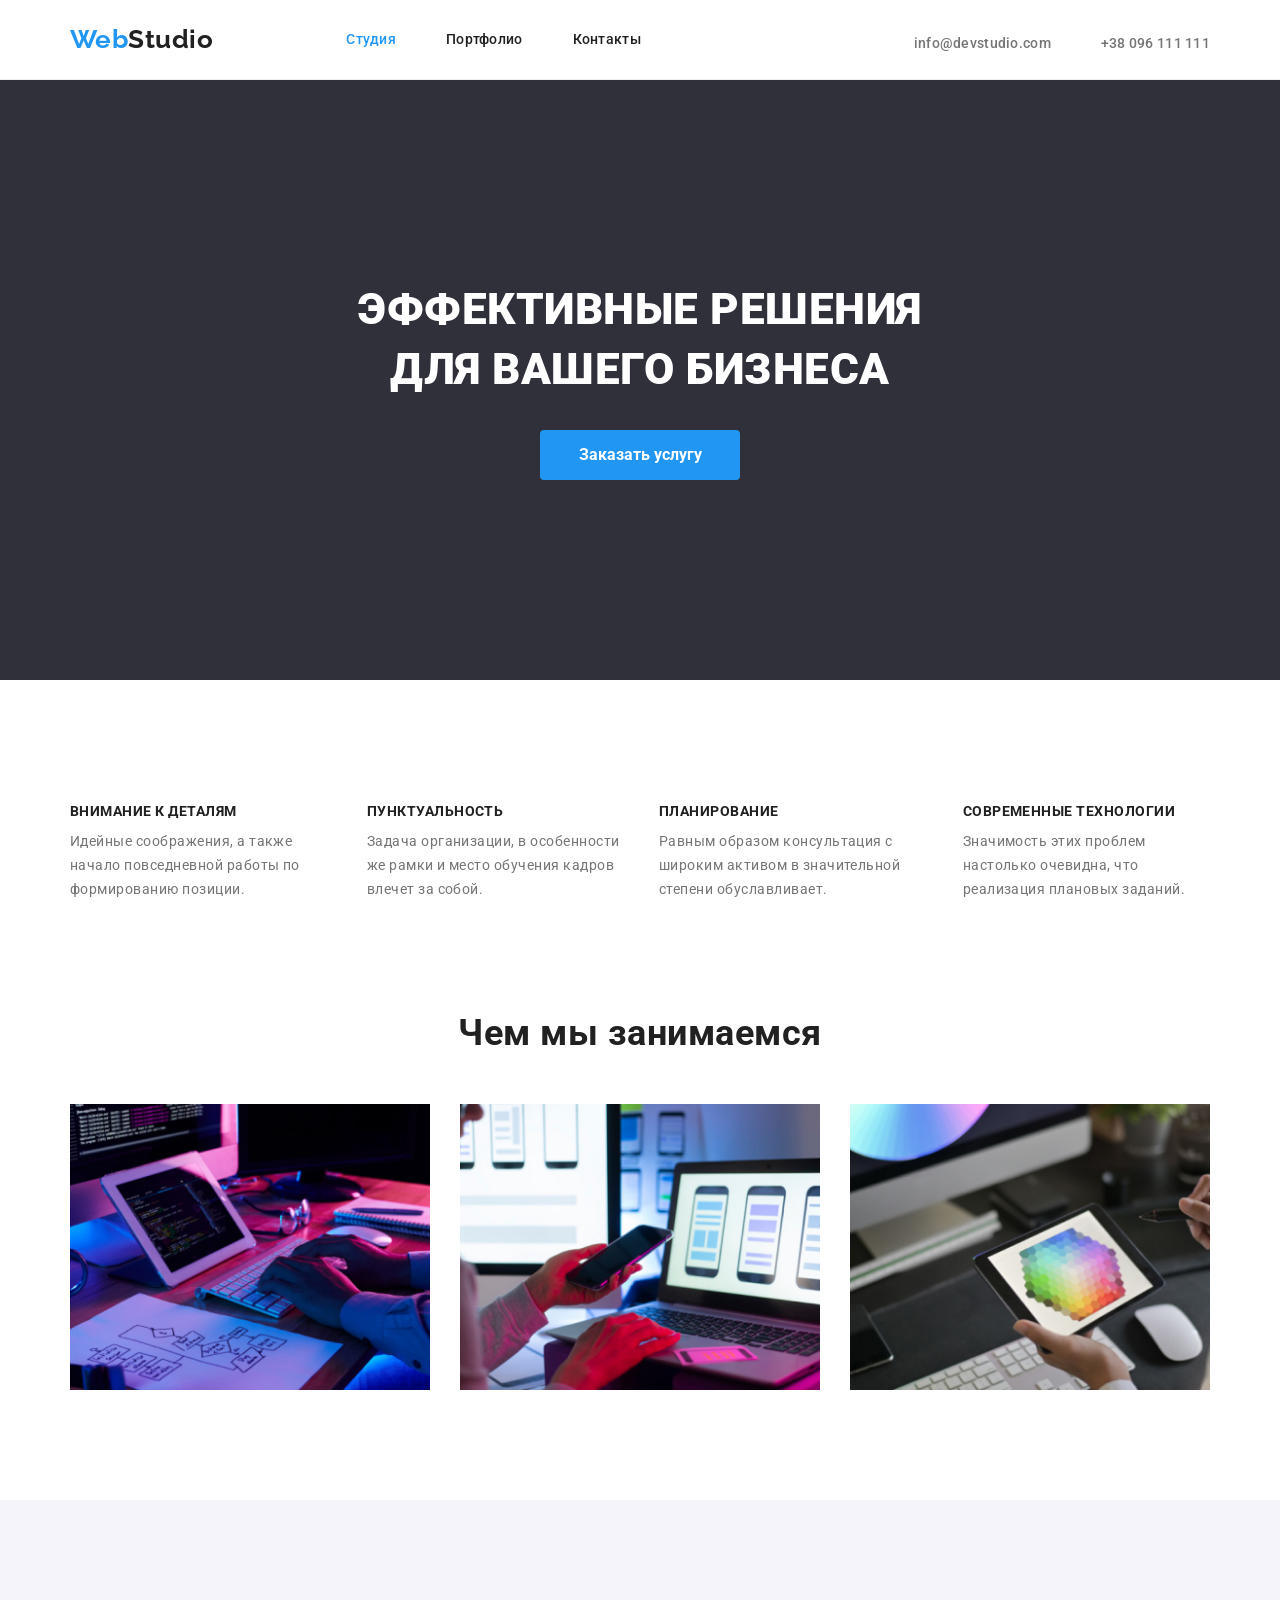
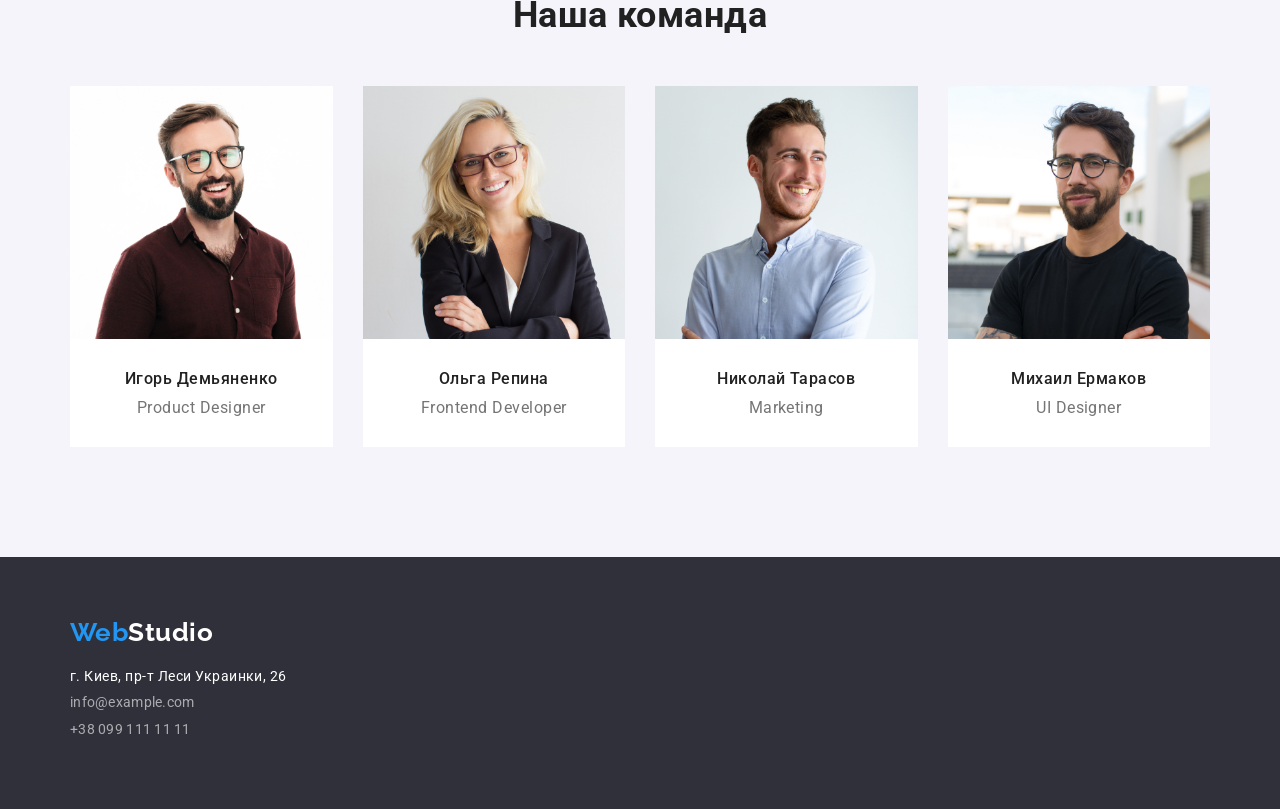
==== index.html @ df10c8d7 "added files from previous work" ====
<!DOCTYPE html>
<html lang="ru">
<head>
    <meta charset="UTF-8">
    <meta http-equiv="X-UA-Compatible" content="IE=edge">
    <meta name="viewport" content="width=device-width, initial-scale=1.0">
    <title>Web Studio (Version 2.1)</title>
    <link rel="preconnect" href="https://fonts.gstatic.com">
    <link href="https://fonts.googleapis.com/css2?family=Raleway:wght@700&family=Roboto:wght@400;500;700;900&display=swap"
        rel="stylesheet">
    <link rel="stylesheet" href="https://cdnjs.cloudflare.com/ajax/libs/modern-normalize/1.1.0/modern-normalize.min.css">    
    <link rel="stylesheet" href="./css/styles.css">
</head> 
<body>
    <header class="page-header">
        <!-- Logo is text -->
        <nav class="container main-nav">
            <a href="index.html" class="logo">Web<span class="logo-part">Studio</span></a>
            <ul class="site-nav list">
                <li class="item"><a href="./index.html" class="link current">Студия</a></li>
                <li class="item"><a href="./portfolio.html" class="link">Портфолио</a></li>
                <li class="item"><a href="" class="link">Контакты</a></li>
            </ul>
    
            <ul class="contacts-nav list">
                <li class="item"><a href="mail:info@devstudio.com">info@devstudio.com</a></li>
                <li class="item"><a href="tel:+38096111111">+38 096 111 111</a></li>
            </ul>
        </nav>
    </header>

    
    <div class="hero">
        <h1 class="hero-title"><span> Эффективные решения</span><span> для вашего бизнеса</span></h1>
        <button class="button primary">Заказать услугу</button>
    </div>
    
<!-- features -->
    
    <div class="features">   
        <ul class="container list">
            <li class="item"><h3 class="features-title">Внимание к деталям</h3>
                <p class="features-text">Идейные соображения, а также начало повседневной работы по формированию позиции.</p>
            </li>
            <li class="item"><h3 class="features-title">Пунктуальность</h3>
                <p class="features-text">Задача организации, в особенности же рамки и место обучения кадров влечет за собой.</p>
            </li>
            <li class="item"><h3 class="features-title">Планирование</h3>
                <p class="features-text">Равным образом консультация с широким активом в значительной степени обуславливает.</p>
            </li>
            <li class="item"><h3 class="features-title">Современные технологии</h3> 
                <p class="features-text">Значимость этих проблем настолько очевидна, что реализация плановых заданий.</p>
            </li>
        </ul>
    </div>
   

<!-- our work -->
    <section class="section">
    <div class="work">
        <h2 class="section-title">Чем мы занимаемся</h2>
        <ul class="container list">
            <li class="item"><img src="./images/img-1.jpg" alt="img-1" width="370" /></li>
            <li class="item"><img src="./images/img-2.jpg" alt="img-2" width="370" /></li>
            <li class="item"><img src="./images/img-3.jpg" alt="img-3" width="370" /></li>
        </ul>
    </div>
    </section>

<!-- our team -->
    <section class="section">
    <div class="team">
        <h2 class="section-title">Наша команда</h2>
        <ul class="container list">
            <li class="item">
                <article class="card">
                    <div class="card-thumb">
                        <img src="./employees/employee1.jpg" alt="employee1" width="270" />
                    </div>
                    <div class="card-content">
                        <h3 class="employee-name">Игорь Демьяненко</h3>
                        <p class="employee-position">Product Designer</p>
                    </div>
                </article>
            </li>
            <li class="item">
                <article class="card">
                    <div class="card-thumb">
                        <img src="./employees/employee2.jpg" alt="employee2" width="270" />
                    </div>
                    <div class="card-content">
                        <h3 class="employee-name">Ольга Репина</h3>
                        <p class="employee-position">Frontend Developer</p>
                    </div>
                </article>
            </li>
            <li class="item">
                <article class="card">
                    <div class="card-thumb">
                        <img src="./employees/employee3.jpg" alt="employee3" width="270" />
                    </div>
                    <div class="card-content">
                        <h3 class="employee-name">Николай Тарасов</h3>
                        <p class="employee-position">Marketing</p>
                    </div>
                </article>
            </li>
            <li class="item">
                <article class="card">
                    <div class="card-thumb">
                        <img src="./employees/employee4.jpg" alt="employee4" width="270" />
                    </div>
                    <div class="card-content">
                        <h3 class="employee-name">Михаил Ермаков</h3>
                        <p class="employee-position">UI Designer</p>
                    </div>
                </article>
            </li>
       </ul>    
    </div>
    </section>
    
    <footer class="page-footer">
        <div class="container">
            <a href="index.html" class="logo">Web<span class="footer-logo-part">Studio</span></a>
            <!-- <address >  -->
            <p class="address">г. Киев, пр-т Леси Украинки, 26</p>
            <ul class="footer-nav list">
                <li class="item"><a href="mail:info@example.com">info@example.com</a></li>
                <li class="item"><a href="tel:+380991111111">+38 099 111 11 11</a></li>
            </ul>
            <!-- </address> -->
        </div>
    </footer>
    
</body>
</html>
---- css/styles.css ----
/* primary text color #757575 */
/* secondary text color #212121 */
/* text color contacts footer rgba(255, 255, 255, 0.6) */
/* accent text color #2196F3 */
/* white color #FFFFFF */
/* main background color #FFFFFF */
/* secondary background color #F5F4FA */
/* footer bbackgroung color #2F303A */

:root {
  --primary-text-color: #757575;
  --secondary-text-color: #212121;
  --accent-color: #2196f3;
  --primary-white-color: #ffffff;
  --secondary-bg-color: #f5f4fa;
  --footer-contacts-color: rgba(255, 255, 255, 0.6);
  --footer-bg-color: #2f303a;
  --card-border-color: #eeeeee;
  --header-border-color: #ececec;
}

body {
  font-family: Roboto, sans-serif;
  background-color: #ffffff;
  letter-spacing: 0.03em;
}

.container {
  width: 1170px;
  margin-left: auto;
  margin-right: auto;
  padding-left: 15px;
  padding-right: 15px;
}

.section {
  margin-top: 0px;
  margin-bottom: 0px;
  /* padding-top: 94px;
  padding-bottom: 94px; */
}

.section-title {
  color: var(--secondary-text-color);
  font-weight: 700;
  font-size: 36px;
  line-height: 1.17;
  text-align: center;
  margin-top: 0px;
  margin-bottom: 50px;
  padding-top: 94px;
}
.section-list.list {
  margin-top: 0px;
  margin-bottom: 0px;
}
.list {
  list-style: none;
}

img {
  display: block;
  max-width: 100%;
  height: auto;
}

/* page header */
.page-header {
  height: 80px;
  border-bottom: 1px solid var(--header-border-color);
}
.main-nav {
  display: flex;
  align-items: center;
  justify-content: flex-start;
  height: 80px;
  margin-right: auto;
  margin-left: auto;
  /* border-bottom: 1px solid var(--header-border-color); */
  padding-top: 24px;
  padding-bottom: 25px;
}
.logo {
  color: var(--accent-color);
  font-family: Raleway, sans-serif;
  font-weight: 700;
  font-size: 26px;
  line-height: 1.19;
  text-decoration: none;
}
.logo-part {
  color: var(--secondary-text-color);
}
.footer-logo-part {
  color: var(--primary-white-color);
}

/* site nav */
.site-nav {
  display: flex;
  margin-left: 93px;
}
.site-nav .item + .item {
  margin-left: 50px;
}
.site-nav .link {
  padding-top: 32px;
  padding-bottom: 32px;
  display: block;

  color: var(--secondary-text-color);
  font-weight: 500;
  font-size: 14px;
  line-height: 1.14;
  letter-spacing: 0.02em;
}
.site-nav a:hover,
.site-nav a:focus {
  color: var(--accent-color);
}
.site-nav .link.current {
  color: var(--accent-color);
}

/* .contacts-nav */
.contacts-nav {
  display: flex;
  margin-left: auto;
}
.contacts-nav .item + .item {
  margin-left: 50px;
}
.contacts-nav a {
  padding-top: 32px;
  padding-bottom: 23px;
  display: block;

  color: var(--primary-text-color);
  font-weight: 500;
  font-size: 14px;
  line-height: 1.14;
  letter-spacing: 0.02em;
  text-decoration: none;
}
.contacts-nav a:hover,
.contacts-nav a:focus {
  color: var(--accent-color);
}

/* hero */
.hero {
  display: block;
  background-color: var(--footer-bg-color);
  text-align: center;
  justify-content: center;
  height: 600px;
  margin-bottom: 30px;
}
.hero-title {
  display: flex;
  flex-direction: column;
  margin-top: 0px;
  margin-bottom: 30px;
  color: var(--primary-white-color);
  font-weight: 900;
  font-size: 44px;
  line-height: 1.36;
  letter-spacing: 0.06;
  text-transform: uppercase;
  padding-top: 200px;
  margin-bottom: 30px;
}
/* features */
.features > .container {
  display: flex;
  padding-top: 94px;
}
.features > .container > .item {
  width: calc((100%-90px) / 4);
  padding: 0px;
  margin-right: 30px;
}
.features > .container > .item:nth-child(4n) {
  margin-right: 0px;
}

.features-title {
  color: var(--secondary-text-color);
  font-weight: 700;
  font-size: 14px;
  line-height: 1.14;
  text-transform: uppercase;
  margin-top: 0px;
  margin-bottom: 10px;
}
.features-text {
  color: var(--primary-text-color);
  font-size: 14px;
  font-weight: 400;
  line-height: 1.71;
  margin-top: 0px;
  margin-bottom: 0px;
}
/* our work */
.work > .container {
  display: flex;
  padding-bottom: 94px;
}
.work > .container > .item {
  width: calc((100%-60px) / 3);
  padding: 0px;
  margin-right: 30px;
}
.work > .container > .item:nth-child(3n) {
  margin-right: 0px;
}
/* our team */
.section > .team {
  background-color: var(--secondary-bg-color);
  padding-bottom: 94px;
}
.team > .container {
  display: flex;
}
.team > .container > .item {
  width: calc((100%-90px) / 4);
  padding: 0px;
  margin-right: 30px;
  background-color: var(--primary-white-color);
}
.team > .container > .item:nth-child(4n) {
  margin-right: 0px;
}
/* .team > .container > .item > .card-content {
  padding-top: 30px;
  padding-bottom: 30px;
} */
.employee-name {
  color: var(--secondary-text-color);
  font-weight: 500;
  font-size: 16px;
  line-height: 1.19;
  margin-top: 30px;
  margin-bottom: 10px;
  text-align: center;
}
.employee-position {
  color: var(--primary-text-color);
  font-weight: 400;
  font-size: 16px;
  line-height: 1.19;
  margin-top: 0px;
  margin-bottom: 30px;
  text-align: center;
}

/* portfolio products */
.btn-nav {
  display: flex;
  justify-content: center;
  padding-top: 94px;
  /* padding-bottom: 34px; */
  margin-bottom: 50px;
}
.btn-nav .btn-link + .btn-link {
  margin-left: 8px;
}

.card-set > .container {
  display: flex;
  flex-wrap: wrap;
  margin-top: 0px;
  margin-bottom: 0px;
  padding-bottom: 94px;
}

.card-set > .container > .item {
  width: calc((100% - 60px) / 3);
  margin-right: 30px;
  margin-bottom: 30px;
}
.card-set > .container > .item:nth-child(3n) {
  margin-right: 0px;
}

.card-set > .container > .item:nth-last-child(-n + 3) {
  margin-bottom: 0px;
}

.card-set > .container > .item > .card > .card-content {
  border-left: 1px solid var(--card-border-color);
  border-right: 1px solid var(--card-border-color);
  border-bottom: 1px solid var(--card-border-color);
  margin-top: 0px;
  margin-bottom: 20px;
}

.item .title {
  color: var(--secondary-text-color);
  font-weight: 700;
  font-size: 18px;
  line-height: 2;
  /* margin-top: 0px; */
  margin: 20px 24px 4px 24px;
}
.item-type {
  color: var(--primary-text-color);
  font-weight: 400;
  font-size: 16px;
  line-height: 1.9;
  margin: 0px 24px 20px 24px;
}

/* button */
.button {
  font-family: inherit;
  color: var(--secondary-text-color);
  background-color: var(--secondary-bg-color);
  border: 0px;
  cursor: pointer;
  font-weight: 700;
  font-size: 16px;
  line-height: 1.63;
  letter-spacing: 0.03;
  margin-bottom: 94px;
}
.button.primary {
  color: var(--primary-white-color);
  background-color: var(--accent-color);
  border-radius: 4px;
  padding: 10px 32px;
  width: 200px;
  height: 50px;
  margin-bottom: 200px;
}
.button.primary:hover,
.button.primary:focus {
  color: var(--secondary-text-color);
  background-color: var(--secondary-bg-color);
}
.link {
  text-decoration: none;
}

.link.list {
  color: var(--primary-white-color);
  background-color: var(--accent-color);
}
.btn-link {
  display: inline-block;
  padding: 6px 22px;
  font-size: 16px;
  font-weight: 500;
  color: var(--secondary-text-color);
  background-color: var(--secondary-bg-color);
  text-decoration: none;
  cursor: pointer;
  border-radius: 4px;
}
.btn-link:hover,
.btn-link:focus {
  color: var(--primary-white-color);
  background-color: var(--accent-color);
}

/* footer */
.page-footer {
  background-color: var(--footer-bg-color);
  height: 252px;
  padding: 60px 0px;
  margin-left: 0px;
}
.address {
  color: var(--primary-white-color);
  font-size: 14px;
  text-decoration: none;
  font-style: normal;
  margin-top: 20px;
  margin-bottom: 9px;
}
.footer-nav {
  display: flex;
  flex-direction: column;
  padding-left: 0px;
  margin-top: 0px;
  margin-bottom: 0px;
  padding-bottom: 0px;
}
.footer-nav .item + .item {
  margin-top: 9px;
}
.footer-nav a {
  color: var(--footer-contacts-color);
  font-weight: 400;
  font-size: 14px;
  line-height: 1.14;
  letter-spacing: 0.02em;
  text-decoration: none;
}
.footer-nav a:hover,
.footer-nav a:focus {
  color: var(--accent-color);
}
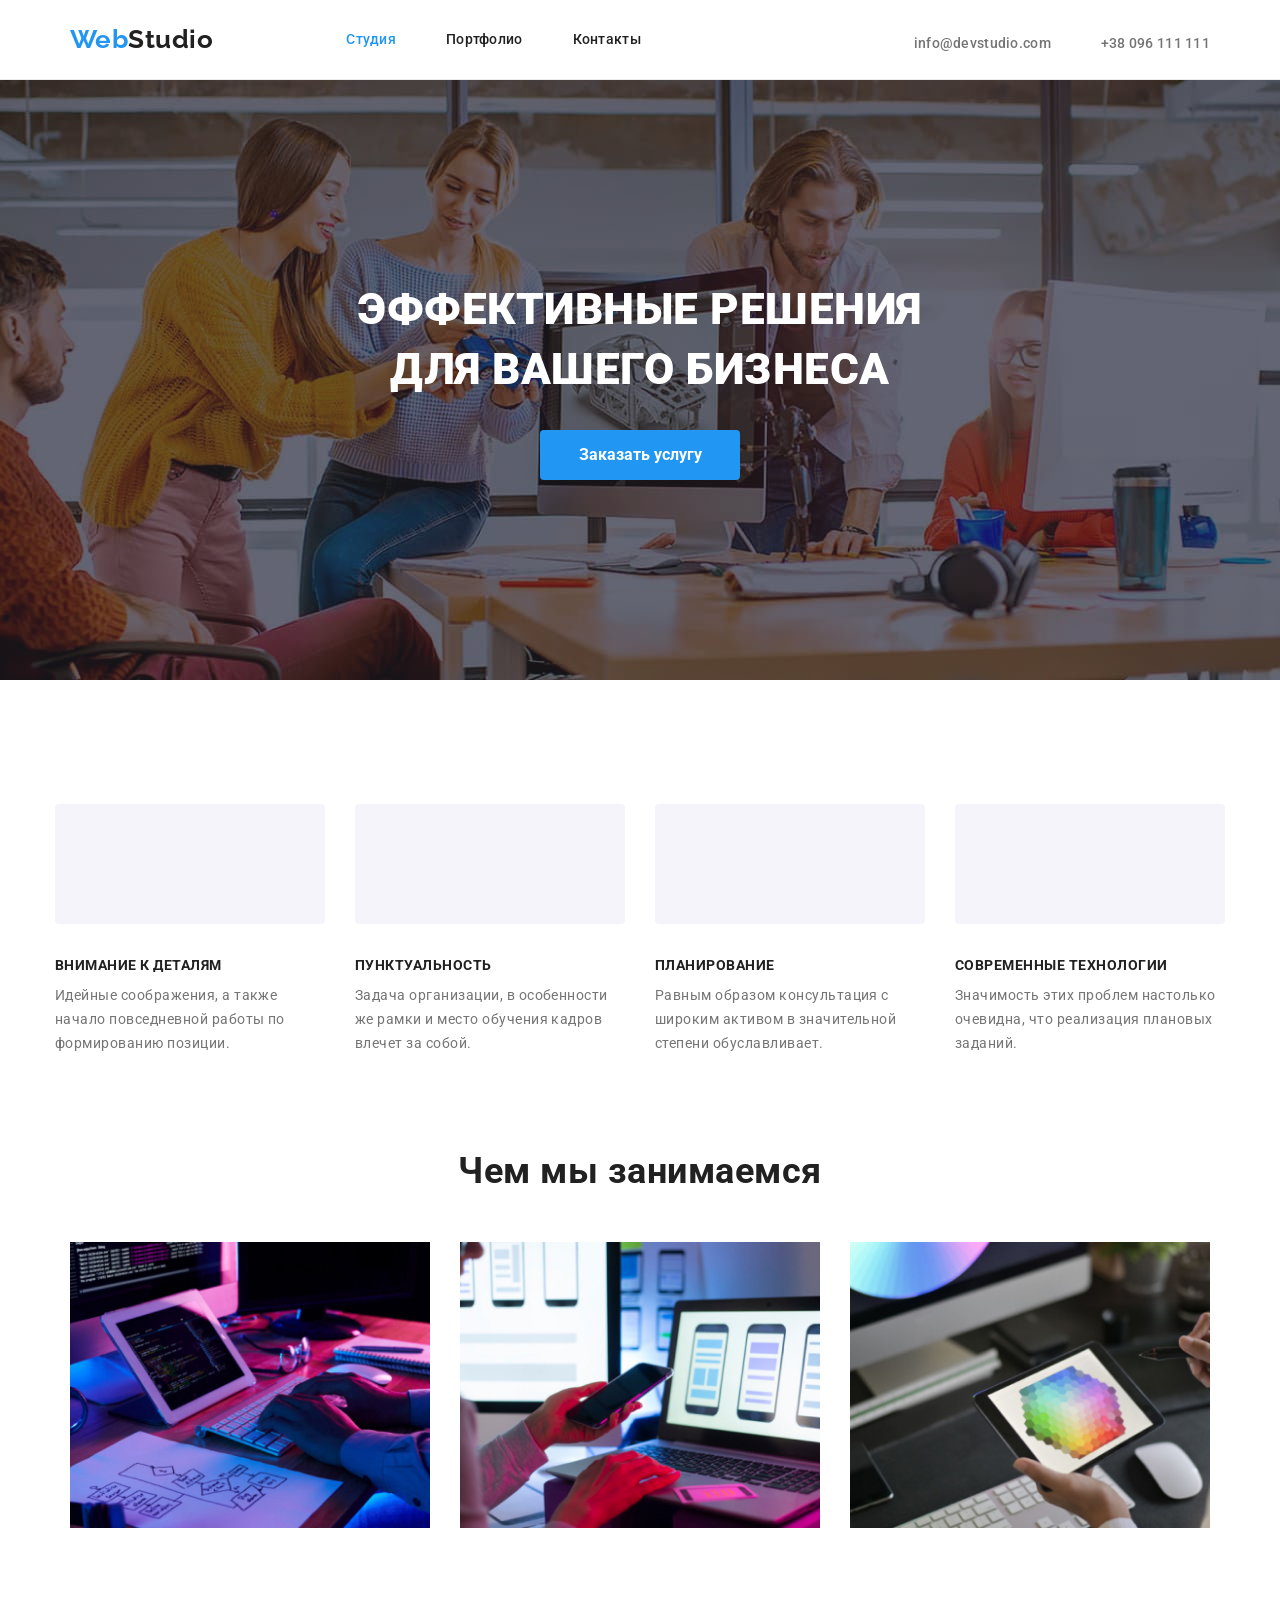
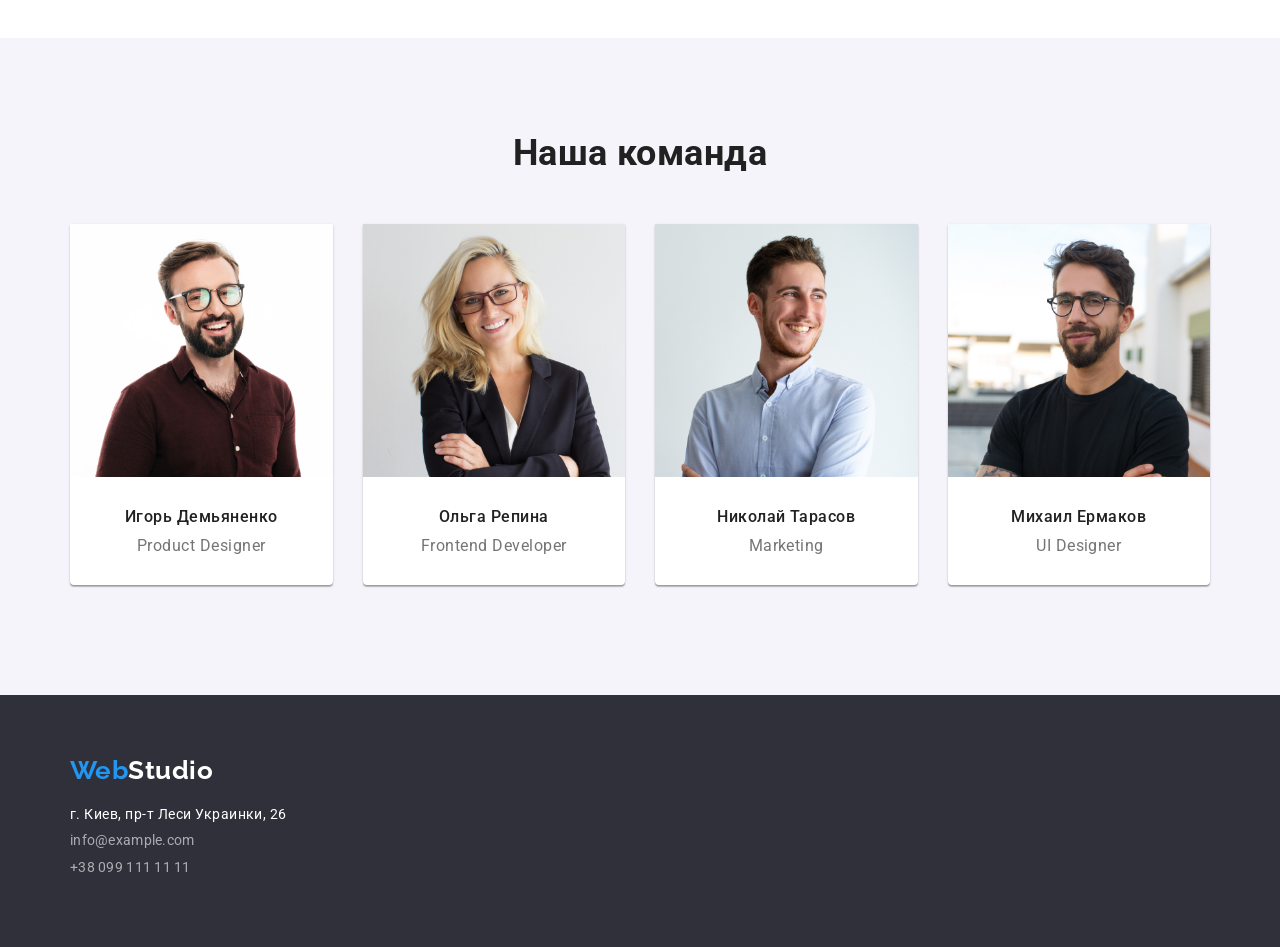
==== commit 352ea80f: "added features icons (via bg)" ====
--- a/index.html
+++ b/index.html
@@ -35,26 +35,22 @@
         <button class="button primary">Заказать услугу</button>
     </div>
     
-<!-- features -->
-    
-    <div class="features">   
-        <ul class="container list">
-            <li class="item"><h3 class="features-title">Внимание к деталям</h3>
-                <p class="features-text">Идейные соображения, а также начало повседневной работы по формированию позиции.</p>
-            </li>
-            <li class="item"><h3 class="features-title">Пунктуальность</h3>
-                <p class="features-text">Задача организации, в особенности же рамки и место обучения кадров влечет за собой.</p>
-            </li>
-            <li class="item"><h3 class="features-title">Планирование</h3>
-                <p class="features-text">Равным образом консультация с широким активом в значительной степени обуславливает.</p>
-            </li>
-            <li class="item"><h3 class="features-title">Современные технологии</h3> 
-                <p class="features-text">Значимость этих проблем настолько очевидна, что реализация плановых заданий.</p>
-            </li>
-        </ul>
-    </div>
-   
-
+<!-- features -->    
+    <ul class="features list">
+        <li class="item icon-antenna"><h3 class="features-title">Внимание к деталям</h3>
+            <p class="features-text">Идейные соображения, а также начало повседневной работы по формированию позиции.</p>
+        </li>
+        <li class="item icon-clock"><h3 class="features-title">Пунктуальность</h3>
+            <p class="features-text">Задача организации, в особенности же рамки и место обучения кадров влечет за собой.</p>
+        </li>
+        <li class="item icon-diagram"><h3 class="features-title">Планирование</h3>
+            <p class="features-text">Равным образом консультация с широким активом в значительной степени обуславливает.</p>
+        </li>
+        <li class="item icon-astronaut"><h3 class="features-title">Современные технологии</h3> 
+            <p class="features-text">Значимость этих проблем настолько очевидна, что реализация плановых заданий.</p>
+        </li>
+    </ul>
+     
 <!-- our work -->
     <section class="section">
     <div class="work">
--- a/css/styles.css
+++ b/css/styles.css
@@ -150,11 +150,23 @@
 /* hero */
 .hero {
   display: block;
-  background-color: var(--footer-bg-color);
   text-align: center;
   justify-content: center;
+  max-width: 1600px;
   height: 600px;
-  margin-bottom: 30px;
+  margin-left: auto;
+  margin-right: auto;
+  margin-bottom: 30px;
+  background-image: linear-gradient(
+      to right,
+      rgba(47, 48, 58, 0.4),
+      rgba(47, 48, 58, 0.4)
+    ),
+    url(../images/hero.jpg);
+  background-repeat: no-repeat;
+  background-size: cover;
+  background-position: center;
+  background-color: var(--footer-bg-color);
 }
 .hero-title {
   display: flex;
@@ -171,19 +183,51 @@
   margin-bottom: 30px;
 }
 /* features */
-.features > .container {
-  display: flex;
+.features {
+  width: 1170px;
+  margin-left: auto;
+  margin-right: auto;
+  margin-top: 0px;
+  margin-bottom: 0px;
+  padding-left: 15px;
+  padding-right: 15px;
+  display: flex;
+  justify-content: center;
   padding-top: 94px;
 }
-.features > .container > .item {
+.features .item {
   width: calc((100%-90px) / 4);
   padding: 0px;
   margin-right: 30px;
 }
-.features > .container > .item:nth-child(4n) {
+.features > .item:nth-child(4n) {
   margin-right: 0px;
 }
 
+.item > .features-title::before {
+  content: "";
+  display: inline-block;
+  width: 270px;
+  height: 120px;
+  margin-bottom: 30px;
+  background-repeat: no-repeat;
+  background-position: center;
+  background-color: #f5f4fa;
+  border-radius: 4px;
+  /* outline: 1px solid tomato; */
+}
+.icon-antenna ::before {
+  background-image: url(../images/antenna.svg);
+}
+.icon-clock ::before {
+  background-image: url(../images/clock.svg);
+}
+.icon-diagram ::before {
+  background-image: url(../images/diagram.svg);
+}
+.icon-astronaut ::before {
+  background-image: url(../images/astronaut.svg);
+}
 .features-title {
   color: var(--secondary-text-color);
   font-weight: 700;
@@ -227,6 +271,9 @@
   padding: 0px;
   margin-right: 30px;
   background-color: var(--primary-white-color);
+  box-shadow: 0px 1px 3px rgba(0, 0, 0, 0.12), 0px 1px 1px rgba(0, 0, 0, 0.14),
+    0px 2px 1px rgba(0, 0, 0, 0.2);
+  border-radius: 0px 0px 4px 4px;
 }
 .team > .container > .item:nth-child(4n) {
   margin-right: 0px;
@@ -278,6 +325,10 @@
   width: calc((100% - 60px) / 3);
   margin-right: 30px;
   margin-bottom: 30px;
+}
+.card-set > .container > .item > .card:hover {
+  box-shadow: 0px 1px 1px rgba(0, 0, 0, 0.12), 0px 4px 4px rgba(0, 0, 0, 0.06),
+    1px 4px 6px rgba(0, 0, 0, 0.16);
 }
 .card-set > .container > .item:nth-child(3n) {
   margin-right: 0px;
@@ -335,8 +386,8 @@
 }
 .button.primary:hover,
 .button.primary:focus {
-  color: var(--secondary-text-color);
-  background-color: var(--secondary-bg-color);
+  color: var(--primary-white-color);
+  background-color: #188ce8;
 }
 .link {
   text-decoration: none;
@@ -361,14 +412,21 @@
 .btn-link:focus {
   color: var(--primary-white-color);
   background-color: var(--accent-color);
+  box-shadow: 0px 3px 1px rgba(0, 0, 0, 0.1), 0px 1px 2px rgba(0, 0, 0, 0.08),
+    0px 2px 2px rgba(0, 0, 0, 0.12);
 }
 
 /* footer */
 .page-footer {
+  display: block;
   background-color: var(--footer-bg-color);
   height: 252px;
+  /* width: 1600px; */
   padding: 60px 0px;
   margin-left: 0px;
+  justify-content: center;
+  margin-left: auto;
+  margin-right: auto;
 }
 .address {
   color: var(--primary-white-color);
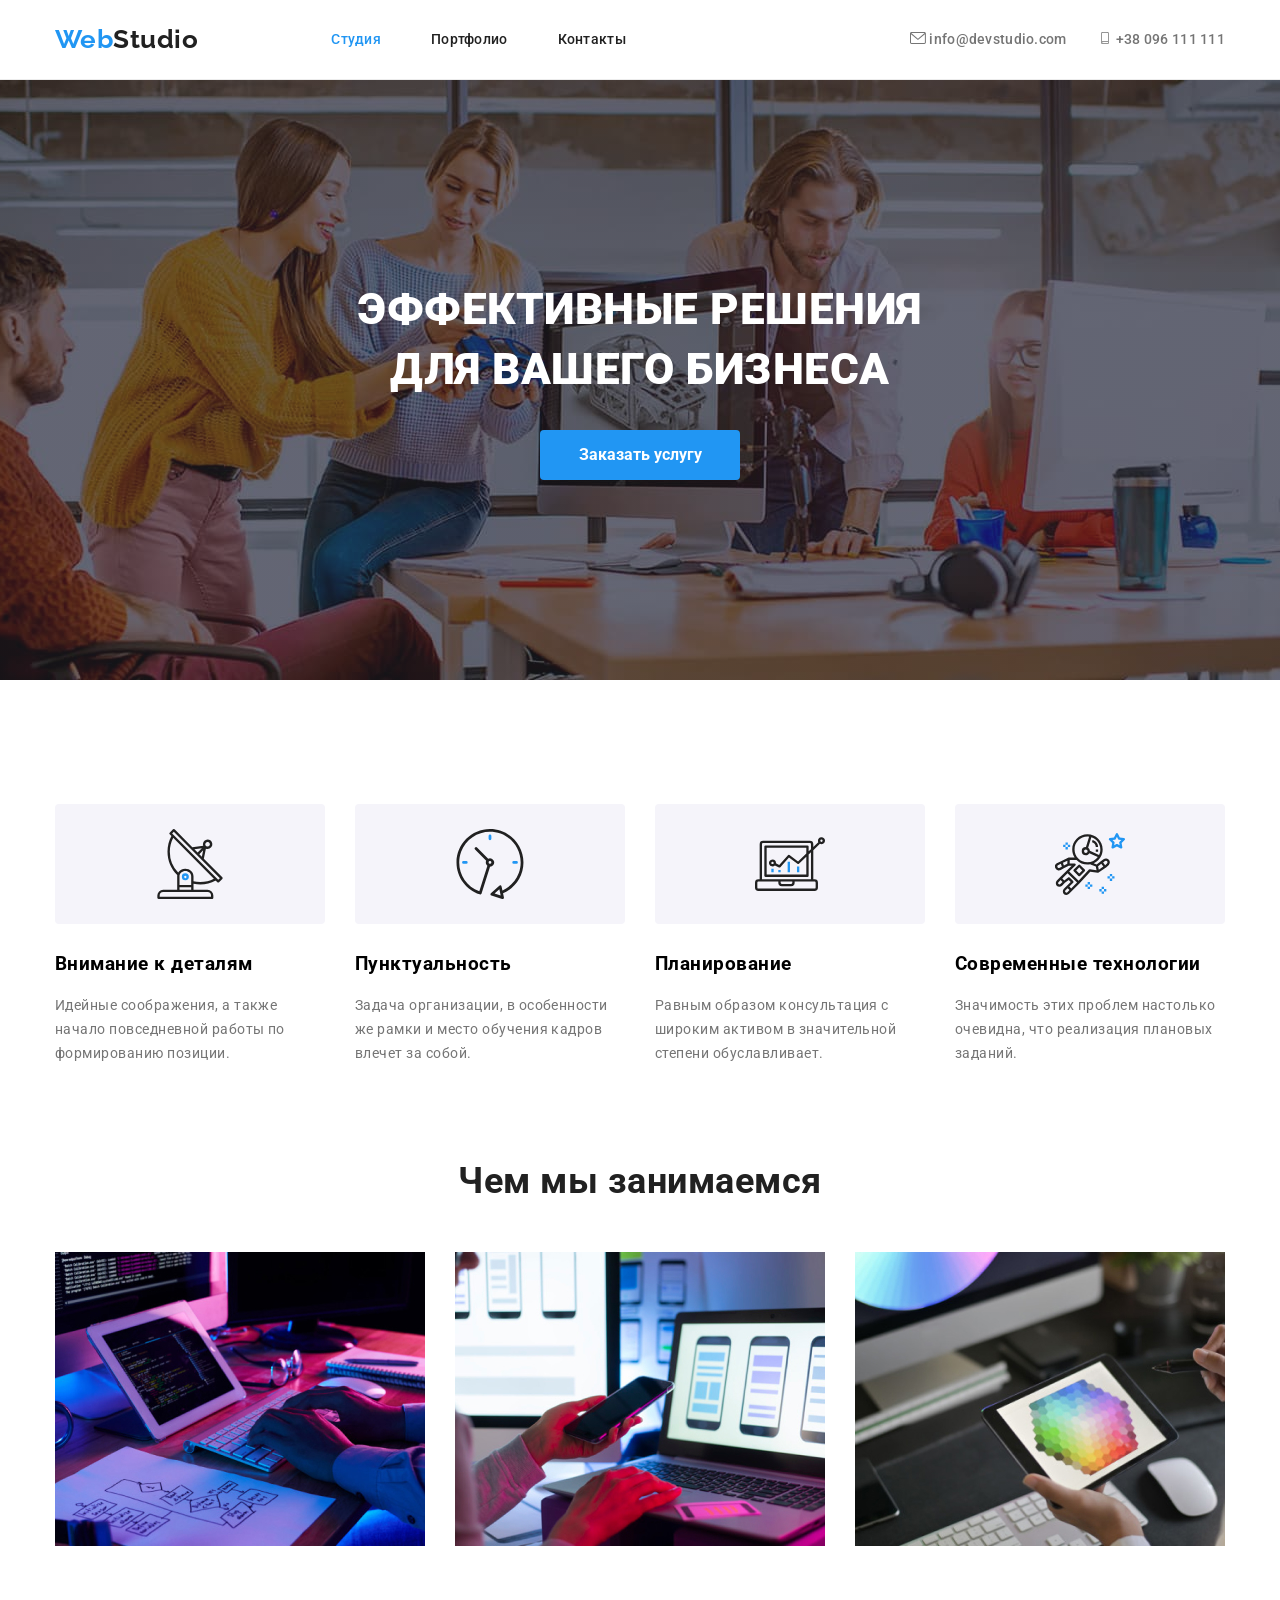
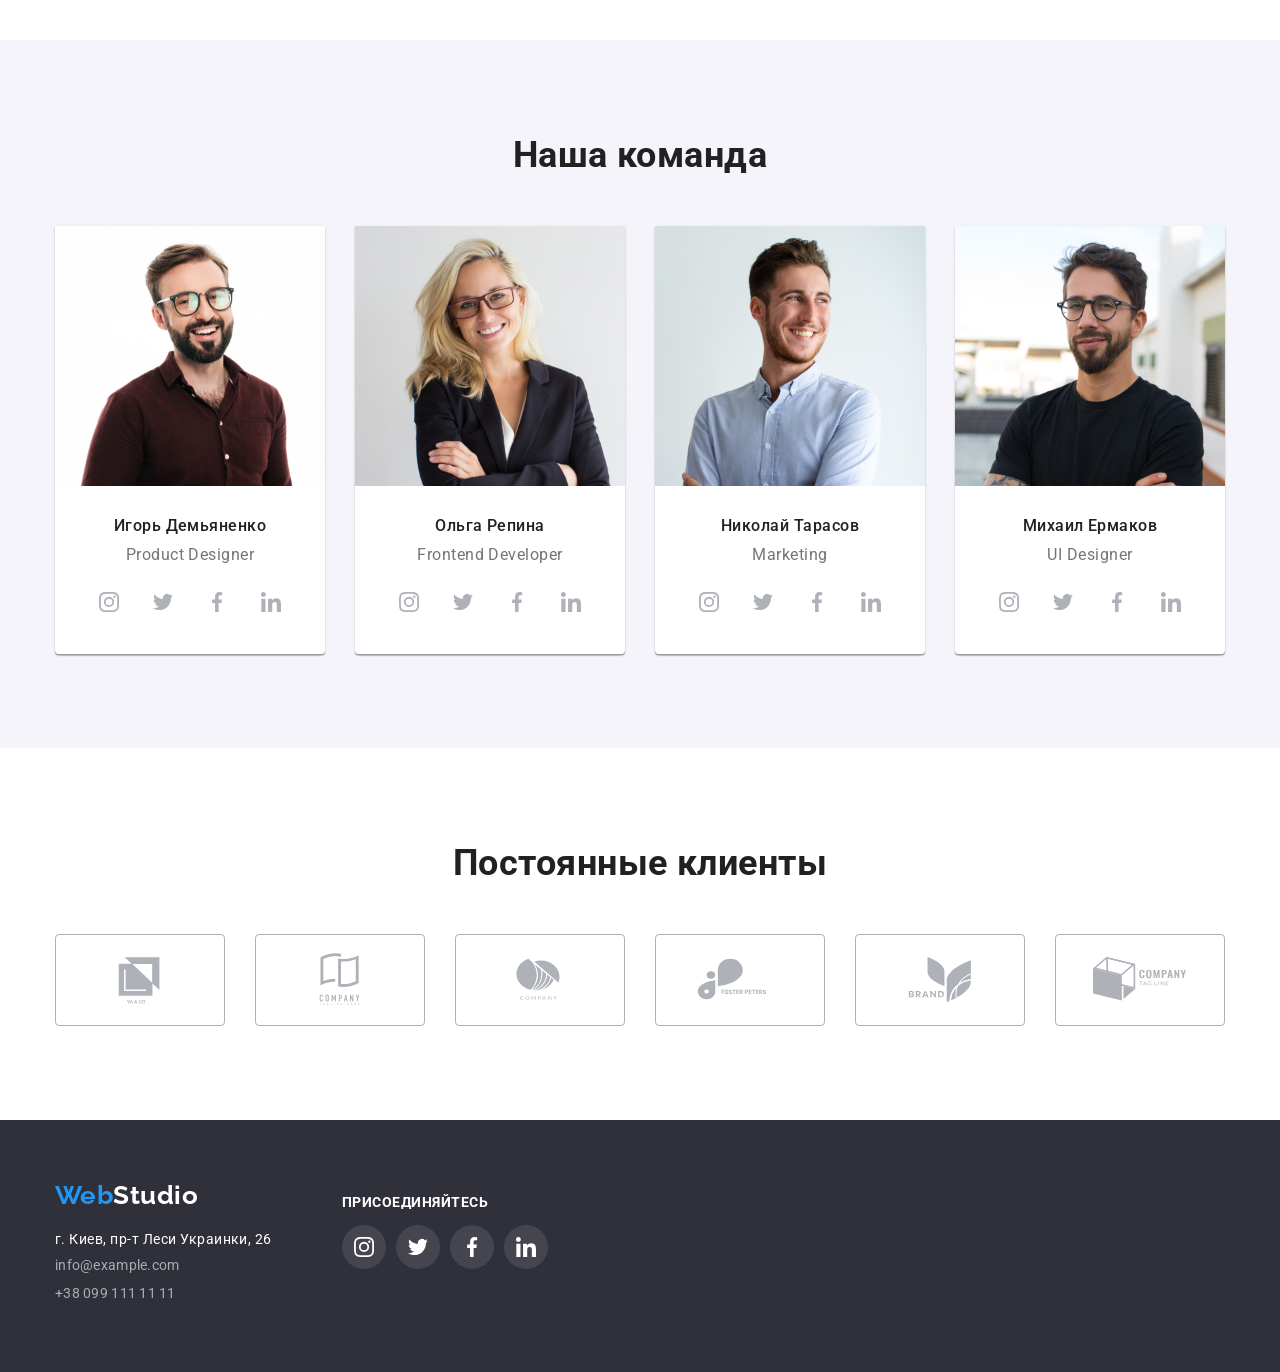
==== commit 0afd917f: "final version" ====
--- a/index.html
+++ b/index.html
@@ -23,8 +23,17 @@
             </ul>
     
             <ul class="contacts-nav list">
-                <li class="item"><a href="mail:info@devstudio.com">info@devstudio.com</a></li>
-                <li class="item"><a href="tel:+38096111111">+38 096 111 111</a></li>
+                <li class="contacts-icon">
+                    <a href="mail:info@devstudio.com"><svg class="icon" width="16px" height="12px">
+                        <use href='./images/icons.svg#icon-envelope'></use>
+                    </svg>   info@devstudio.com</a>
+                </li>
+                
+                <li class="contacts-icon">
+                    <a href="tel:+38096111111"> <svg class="icon" width="16px" height="12px">
+                        <use href='./images/icons.svg#icon-smartphone'></use>
+                    </svg> +38 096 111 111</a>
+                </li>
             </ul>
         </nav>
     </header>
@@ -37,16 +46,44 @@
     
 <!-- features -->    
     <ul class="features list">
-        <li class="item icon-antenna"><h3 class="features-title">Внимание к деталям</h3>
+        <li class="item">
+            <div class="features-icon">
+                <svg class="icon" width="70px" height="70px">
+                    <use href='./images/icons.svg#icon-antenna'></use>
+                </svg>
+            </div>
+            <h3 class="features-title">Внимание к деталям</h3>
             <p class="features-text">Идейные соображения, а также начало повседневной работы по формированию позиции.</p>
         </li>
-        <li class="item icon-clock"><h3 class="features-title">Пунктуальность</h3>
+        <!-- <li class="item icon-antenna" width="70px" height="70px">
+            <h3 class="features-title">Внимание к деталям</h3>
+            <p class="features-text">Идейные соображения, а также начало повседневной работы по формированию позиции.</p>
+        </li> -->
+        <li class="item">
+            <div class="features-icon">
+                <svg class="icon" width="70px" height="70px">
+                    <use href='./images/icons.svg#icon-clock'></use>
+                </svg>
+            </div>
+            <h3 class="features-title">Пунктуальность</h3>
             <p class="features-text">Задача организации, в особенности же рамки и место обучения кадров влечет за собой.</p>
         </li>
-        <li class="item icon-diagram"><h3 class="features-title">Планирование</h3>
+        <li class="item">
+            <div class="features-icon">
+                <svg class="icon" width="70px" height="70px">
+                    <use href='./images/icons.svg#icon-diagram'></use>
+                </svg>
+            </div>
+            <h3 class="features-title">Планирование</h3>
             <p class="features-text">Равным образом консультация с широким активом в значительной степени обуславливает.</p>
         </li>
-        <li class="item icon-astronaut"><h3 class="features-title">Современные технологии</h3> 
+        <li class="item">
+            <div class="features-icon">
+                <svg class="icon" width="70px" height="70px">
+                    <use href='./images/icons.svg#icon-astronaut'></use>
+                </svg>
+            </div>
+            <h3 class="features-title">Современные технологии</h3> 
             <p class="features-text">Значимость этих проблем настолько очевидна, что реализация плановых заданий.</p>
         </li>
     </ul>
@@ -76,6 +113,32 @@
                     <div class="card-content">
                         <h3 class="employee-name">Игорь Демьяненко</h3>
                         <p class="employee-position">Product Designer</p>
+                        <ul class="emploee-sn">
+                            <li>
+                                <div class="sn-link">
+                                    <svg class="icon" width="20px" height="20px">
+                                        <use href='./images/icons.svg#icon-instagram'></use>
+                                    </svg></div>
+                            </li>
+                            <li>
+                                <div class="sn-link">
+                                    <svg class="icon" width="20px" height="20px">
+                                        <use href='./images/icons.svg#icon-twitter'></use>
+                                    </svg></div>
+                            </li>
+                            <li>
+                                <div class="sn-link">
+                                    <svg class="icon" width="20px" height="20px">
+                                        <use href='./images/icons.svg#icon-facebook'></use>
+                                    </svg></div>
+                            </li>
+                            <li>
+                                <div class="sn-link">
+                                    <svg class="icon" width="20px" height="20px">
+                                        <use href='./images/icons.svg#icon-linkedin'></use>
+                                    </svg></div>
+                            </li>
+                        </ul>
                     </div>
                 </article>
             </li>
@@ -87,6 +150,36 @@
                     <div class="card-content">
                         <h3 class="employee-name">Ольга Репина</h3>
                         <p class="employee-position">Frontend Developer</p>
+                        <ul class="emploee-sn">
+                            <li>
+                                <div class="sn-link">
+                                    <svg class="icon" width="20px" height="20px">
+                                        <use href='./images/icons.svg#icon-instagram'></use>
+                                    </svg>
+                                </div>
+                            </li>
+                            <li>
+                                <div class="sn-link">
+                                    <svg class="icon" width="20px" height="20px">
+                                        <use href='./images/icons.svg#icon-twitter'></use>
+                                    </svg>
+                                </div>
+                            </li>
+                            <li>
+                                <div class="sn-link">
+                                    <svg class="icon" width="20px" height="20px">
+                                        <use href='./images/icons.svg#icon-facebook'></use>
+                                    </svg>
+                                </div>
+                            </li>
+                            <li>
+                                <div class="sn-link">
+                                    <svg class="icon" width="20px" height="20px">
+                                        <use href='./images/icons.svg#icon-linkedin'></use>
+                                    </svg>
+                                </div>
+                            </li>
+                        </ul>
                     </div>
                 </article>
             </li>
@@ -98,6 +191,36 @@
                     <div class="card-content">
                         <h3 class="employee-name">Николай Тарасов</h3>
                         <p class="employee-position">Marketing</p>
+                        <ul class="emploee-sn">
+                            <li>
+                                <div class="sn-link">
+                                    <svg class="icon" width="20px" height="20px">
+                                        <use href='./images/icons.svg#icon-instagram'></use>
+                                    </svg>
+                                </div>
+                            </li>
+                            <li>
+                                <div class="sn-link">
+                                    <svg class="icon" width="20px" height="20px">
+                                        <use href='./images/icons.svg#icon-twitter'></use>
+                                    </svg>
+                                </div>
+                            </li>
+                            <li>
+                                <div class="sn-link">
+                                    <svg class="icon" width="20px" height="20px">
+                                        <use href='./images/icons.svg#icon-facebook'></use>
+                                    </svg>
+                                </div>
+                            </li>
+                            <li>
+                                <div class="sn-link">
+                                    <svg class="icon" width="20px" height="20px">
+                                        <use href='./images/icons.svg#icon-linkedin'></use>
+                                    </svg>
+                                </div>
+                            </li>
+                        </ul>
                     </div>
                 </article>
             </li>
@@ -109,24 +232,141 @@
                     <div class="card-content">
                         <h3 class="employee-name">Михаил Ермаков</h3>
                         <p class="employee-position">UI Designer</p>
+                        <ul class="emploee-sn">
+                            <li>
+                                <div class="sn-link">
+                                    <svg class="icon" width="20px" height="20px">
+                                        <use href='./images/icons.svg#icon-instagram'></use>
+                                    </svg>
+                                </div>
+                            </li>
+                            <li>
+                                <div class="sn-link">
+                                    <svg class="icon" width="20px" height="20px">
+                                        <use href='./images/icons.svg#icon-twitter'></use>
+                                    </svg>
+                                </div>
+                            </li>
+                            <li>
+                                <div class="sn-link">
+                                    <svg class="icon" width="20px" height="20px">
+                                        <use href='./images/icons.svg#icon-facebook'></use>
+                                    </svg>
+                                </div>
+                            </li>
+                            <li>
+                                <div class="sn-link">
+                                    <svg class="icon" width="20px" height="20px">
+                                        <use href='./images/icons.svg#icon-linkedin'></use>
+                                    </svg>
+                                </div>
+                            </li>
+                        </ul>
                     </div>
                 </article>
             </li>
        </ul>    
     </div>
     </section>
-    
-    <footer class="page-footer">
-        <div class="container">
-            <a href="index.html" class="logo">Web<span class="footer-logo-part">Studio</span></a>
-            <!-- <address >  -->
-            <p class="address">г. Киев, пр-т Леси Украинки, 26</p>
-            <ul class="footer-nav list">
-                <li class="item"><a href="mail:info@example.com">info@example.com</a></li>
-                <li class="item"><a href="tel:+380991111111">+38 099 111 11 11</a></li>
+
+<!-- our clients -->
+        <section class="section">
+            <div class="clients">
+                <h2 class="section-title">Постоянные клиенты</h2>
+                    <ul class="container list">
+                        <li class="company-name">
+                            <div class="company">
+                                <svg class="icon" width="106px" height="60px">
+                                    <use href='./images/icons.svg#icon-company-1'></use>
+                                </svg></div>
+                        </li>
+                        <li class="company-name">
+                            <div class="company">
+                                <svg class="icon" width="106px" height="60px">
+                                    <use href='./images/icons.svg#icon-company-2'></use>
+                                </svg></div>
+                        </li>
+                        <li class="company-name">
+                            <div class="company">
+                                <svg class="icon" width="106px" height="60px">
+                                    <use href='./images/icons.svg#icon-company-3'></use>
+                                </svg></div>
+                        </li>
+                        <li class="company-name">
+                            <div class="company">
+                                <svg class="icon" width="106px" height="60px">
+                                    <use href='./images/icons.svg#icon-company-4'></use>
+                                </svg></div>
+                        </li>
+                        <li class="company-name">
+                            <div class="company">
+                                <svg class="icon" width="106px" height="60px">
+                                    <use href='./images/icons.svg#icon-company-5'></use>
+                                </svg></div>
+                        </li>
+                        <li class="company-name">
+                            <div class="company">
+                                <svg class="icon" width="106px" height="60px">
+                                    <use href='./images/icons.svg#icon-company-6'></use>
+                                </svg></div>
+                        </li>
+                    </ul>
+                </div>
+            </section>
+    
+    
+    <footer class="page-footer"> 
+        <section class="container list">
+            <ul class="footer-info">
+                <li class="footer-contacts">
+                    <div>
+                        <a href="index.html" class="logo">Web<span class="footer-logo-part">Studio</span></a>
+                        <!-- <address >  -->
+                        <p class="address">г. Киев, пр-т Леси Украинки, 26</p>
+                        <ul class="footer-nav list">
+                            <li class="item"><a href="mail:info@example.com">info@example.com</a></li>
+                            <li class="item"><a href="tel:+380991111111">+38 099 111 11 11</a></li>
+                        </ul>
+                   </div>
+                </li>
+                <li class="footer-sn"> 
+                    <div class="footer-sn">
+                        <h3>присоединяйтесь</h3>
+                        <ul class="social-network list">
+                            <li>
+                                <div class="footer-sn-link">
+                        <svg class="icon" width="20px" height="20px">
+                            <use href='./images/icons.svg#icon-instagram'></use>
+                        </svg>
+                    </div>
+                </li>
+                <li>
+                    <div class="footer-sn-link">
+                        <svg class="icon" width="20px" height="20px">
+                            <use href='./images/icons.svg#icon-twitter'></use>
+                        </svg>
+                    </div>
+                </li>
+                <li>
+                    <div class="footer-sn-link">
+                        <svg class="icon" width="20px" height="20px">
+                            <use href='./images/icons.svg#icon-facebook'></use>
+                        </svg>
+                    </div>
+                </li>
+                <li>
+                    <div class="footer-sn-link">
+                        <svg class="icon" width="20px" height="20px">
+                            <use href='./images/icons.svg#icon-linkedin'></use>
+                        </svg>
+                    </div>
+                </li>
             </ul>
-            <!-- </address> -->
         </div>
+        </li>
+        </ul>
+        </section>
+        
     </footer>
     
 </body>
--- a/css/styles.css
+++ b/css/styles.css
@@ -17,6 +17,7 @@
   --footer-bg-color: #2f303a;
   --card-border-color: #eeeeee;
   --header-border-color: #ececec;
+  --icons-color: #afb1b8;
 }
 
 body {
@@ -26,7 +27,7 @@
 }
 
 .container {
-  width: 1170px;
+  width: 1200px;
   margin-left: auto;
   margin-right: auto;
   padding-left: 15px;
@@ -99,6 +100,8 @@
 .site-nav {
   display: flex;
   margin-left: 93px;
+  margin-top: 0px;
+  margin-bottom: 0px;
 }
 .site-nav .item + .item {
   margin-left: 50px;
@@ -126,13 +129,42 @@
 .contacts-nav {
   display: flex;
   margin-left: auto;
-}
-.contacts-nav .item + .item {
-  margin-left: 50px;
+  margin-top: 0px;
+  margin-bottom: 0px;
+  padding-left: 0px;
+}
+.contacts-nav .item {
+  display: flex;
+  flex-direction: row;
+  margin-left: 30px;
+  }
+  .contacts-nav .item:hover,
+  .contacts-nav .item:hover:focus {
+    color: var(--accent-color);
+    fill: currentColor;
+  }
+.contacts-icon {
+  fill: currentColor;
+  }
+.contacts-icon > .icon{
+  display: flex;
+  justify-content: center;
+  align-items: center;
+  fill: currentColor;
+  cursor: pointer;
+  color: currentColor;
+}
+.contacts-icon :hover,
+.contacts-icon :focus {
+  fill: var(--accent-color);
+}
+
+.contacts-icon + .contacts-icon {
+  margin-left: 30px;
 }
 .contacts-nav a {
   padding-top: 32px;
-  padding-bottom: 23px;
+  padding-bottom: 32px;
   display: block;
 
   color: var(--primary-text-color);
@@ -184,7 +216,7 @@
 }
 /* features */
 .features {
-  width: 1170px;
+  width: 1200px;
   margin-left: auto;
   margin-right: auto;
   margin-top: 0px;
@@ -203,8 +235,19 @@
 .features > .item:nth-child(4n) {
   margin-right: 0px;
 }
-
-.item > .features-title::before {
+.features-icon {
+  display: flex;
+  justify-content: center;
+  align-items: center;
+  width: 270px;
+  height: 120px;
+  margin-bottom: 30px;
+  background-repeat: no-repeat;
+  background-position: center;
+  background-color: #f5f4fa;
+  border-radius: 4px;
+}
+/* .item > .features-title::before {
   content: "";
   display: inline-block;
   width: 270px;
@@ -215,11 +258,11 @@
   background-color: #f5f4fa;
   border-radius: 4px;
   /* outline: 1px solid tomato; */
-}
-.icon-antenna ::before {
+} */
+/* .icon-antenna ::before {
   background-image: url(../images/antenna.svg);
-}
-.icon-clock ::before {
+} */
+/* .icon-clock ::before {
   background-image: url(../images/clock.svg);
 }
 .icon-diagram ::before {
@@ -227,7 +270,7 @@
 }
 .icon-astronaut ::before {
   background-image: url(../images/astronaut.svg);
-}
+} */
 .features-title {
   color: var(--secondary-text-color);
   font-weight: 700;
@@ -249,6 +292,8 @@
 .work > .container {
   display: flex;
   padding-bottom: 94px;
+  margin-top: 0px;
+  margin-bottom: 0px;
 }
 .work > .container > .item {
   width: calc((100%-60px) / 3);
@@ -264,7 +309,8 @@
   padding-bottom: 94px;
 }
 .team > .container {
-  display: flex;
+   display: flex;
+   margin-bottom: 0px;
 }
 .team > .container > .item {
   width: calc((100%-90px) / 4);
@@ -297,16 +343,95 @@
   font-size: 16px;
   line-height: 1.19;
   margin-top: 0px;
-  margin-bottom: 30px;
+  margin-bottom: 16px;
   text-align: center;
+}
+.emploee-sn {
+  display: flex;
+  flex-direction: row;
+  justify-content: space-between;
+  margin: 0px 32px 30px 32px;
+  padding-left: 0px;
+  list-style: none;
+}
+.sn-link {
+  display: flex;
+  justify-content: center;
+  align-items: center;
+  width: 44px;
+  height: 44px;
+  padding: 0px;
+  border: none;
+  border-radius: 50%;
+  fill: var(--icons-color);
+  background-color: var(--primary-white-color);
+  cursor: pointer;
+  /* margin-left: 10px; */
+}
+/* .emploee-sn > .sn-link :first-child(1n) {
+  margin-left: 0px;
+} */
+.sn-link:hover,
+.sn-link:focus {
+  border: none;
+  border-radius: 50%;
+  fill: var(--primary-white-color);
+  background-color: var(--accent-color);
+}
+/* .sn-link .icon {
+  width: 20px;
+  height: 20px;
+} */
+/* .sn-link .icon + .icon {
+  margin-left: 10px;
+} */
+/* our clients */
+.section > .clients {
+  padding-bottom: 94px;
+  background-color: var(--primary-white-color);
+}
+.clients > .container {
+  display: flex;
+  margin-top: 0px;
+  margin-bottom: 0px;
+}
+.clients > .container > .company-name {
+  width: calc((100%-150px) / 6);
+  height: 92px;
+  padding: 0px;
+  margin-right: 30px;
+}
+.clients > .container > .company-name:last-child {
+  margin-right: 0px;
+}
+.company {
+  display: flex;
+  justify-content: center;
+  align-items: center;
+  width: 170px;
+  height: 92px;
+  padding: 0px;
+  background-color: var(--primary-white-color);
+  border: 1px solid var(--icons-color);
+  border-radius: 4px;
+  fill: var(--icons-color);
+  background-color: var(--primary-white-color);
+  cursor: pointer;
+}
+.company:hover,
+.company:focus {
+  fill: var(--accent-color);
+  background-color: var(--primary-white-color);
+  border: 1px solid var(--accent-color);
+  border-radius: 4px;
 }
 
 /* portfolio products */
 .btn-nav {
   display: flex;
   justify-content: center;
+  align-items: center;
   padding-top: 94px;
-  /* padding-bottom: 34px; */
   margin-bottom: 50px;
 }
 .btn-nav .btn-link + .btn-link {
@@ -316,15 +441,17 @@
 .card-set > .container {
   display: flex;
   flex-wrap: wrap;
-  margin-top: 0px;
-  margin-bottom: 0px;
+  /* margin-top: 0px;
+  margin-bottom: 0px; */
   padding-bottom: 94px;
 }
 
 .card-set > .container > .item {
   width: calc((100% - 60px) / 3);
+  padding-bottom: 0px;
   margin-right: 30px;
   margin-bottom: 30px;
+  border: 1px solid var(--card-border-color);
 }
 .card-set > .container > .item > .card:hover {
   box-shadow: 0px 1px 1px rgba(0, 0, 0, 0.12), 0px 4px 4px rgba(0, 0, 0, 0.06),
@@ -337,15 +464,6 @@
 .card-set > .container > .item:nth-last-child(-n + 3) {
   margin-bottom: 0px;
 }
-
-.card-set > .container > .item > .card > .card-content {
-  border-left: 1px solid var(--card-border-color);
-  border-right: 1px solid var(--card-border-color);
-  border-bottom: 1px solid var(--card-border-color);
-  margin-top: 0px;
-  margin-bottom: 20px;
-}
-
 .item .title {
   color: var(--secondary-text-color);
   font-weight: 700;
@@ -359,7 +477,8 @@
   font-weight: 400;
   font-size: 16px;
   line-height: 1.9;
-  margin: 0px 24px 20px 24px;
+  margin: 0px 24px 0px 24px;
+  padding-bottom: 20px;
 }
 
 /* button */
@@ -418,15 +537,22 @@
 
 /* footer */
 .page-footer {
-  display: block;
   background-color: var(--footer-bg-color);
   height: 252px;
-  /* width: 1600px; */
   padding: 60px 0px;
-  margin-left: 0px;
-  justify-content: center;
+  margin-right: auto;
   margin-left: auto;
-  margin-right: auto;
+}
+.footer-info {
+  display: flex;
+  flex-direction: row;
+  justify-content: flex-start;
+  padding: 0px;
+  margin: 0px;
+}
+.footer-contacts {
+  display: block;
+  margin-right: 70px;
 }
 .address {
   color: var(--primary-white-color);
@@ -459,3 +585,44 @@
 .footer-nav a:focus {
   color: var(--accent-color);
 }
+.page-footer h3 {
+  color: var(--primary-white-color);
+  text-transform: uppercase;
+  text-align: left;
+  font-size: 14px;
+} 
+.footer-sn {
+  display: flex;
+  flex-direction: column;
+  list-style: none;
+  align-items: flex-start;
+}
+.social-network {
+  display: flex;
+  justify-content: flex-start;
+  align-items: flex-start;
+  /* align-items: center; */
+  list-style: none;
+  padding-left: 0px;
+}  
+.footer-sn-link {
+  display: flex;
+  justify-content: center;
+  align-items: center;
+  
+  width: 44px;
+  height: 44px;
+  border: none;
+  border-radius: 50%;
+  fill: var(--primary-white-color);
+  background-color: rgba(255, 255, 255, 0.1);
+  cursor: pointer;
+  margin-right: 10px;
+  padding: 0px;
+}
+.footer-sn-link:hover,
+.footer-sn-link:focus {
+  border: none;
+  border-radius: 50%;
+  fill: var(--primary-white-color);
+  background-color: var(--accent-color);
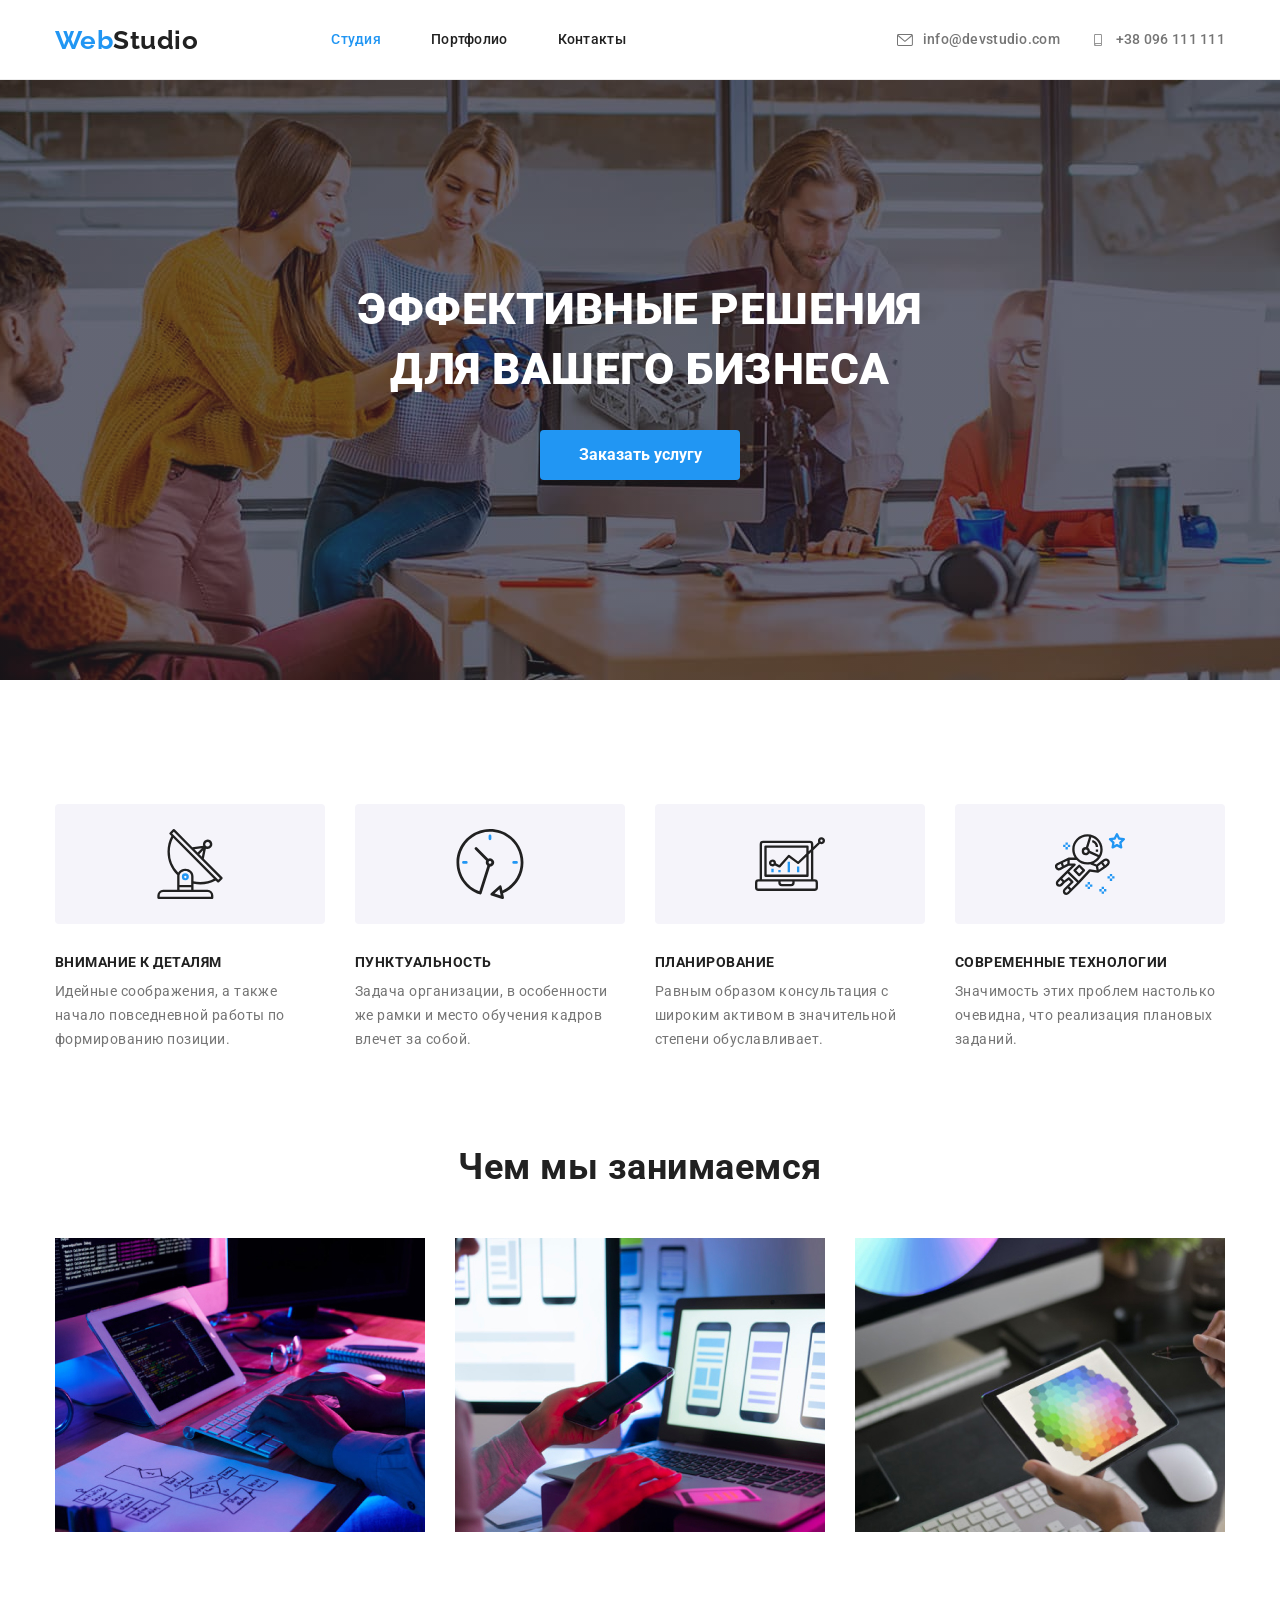
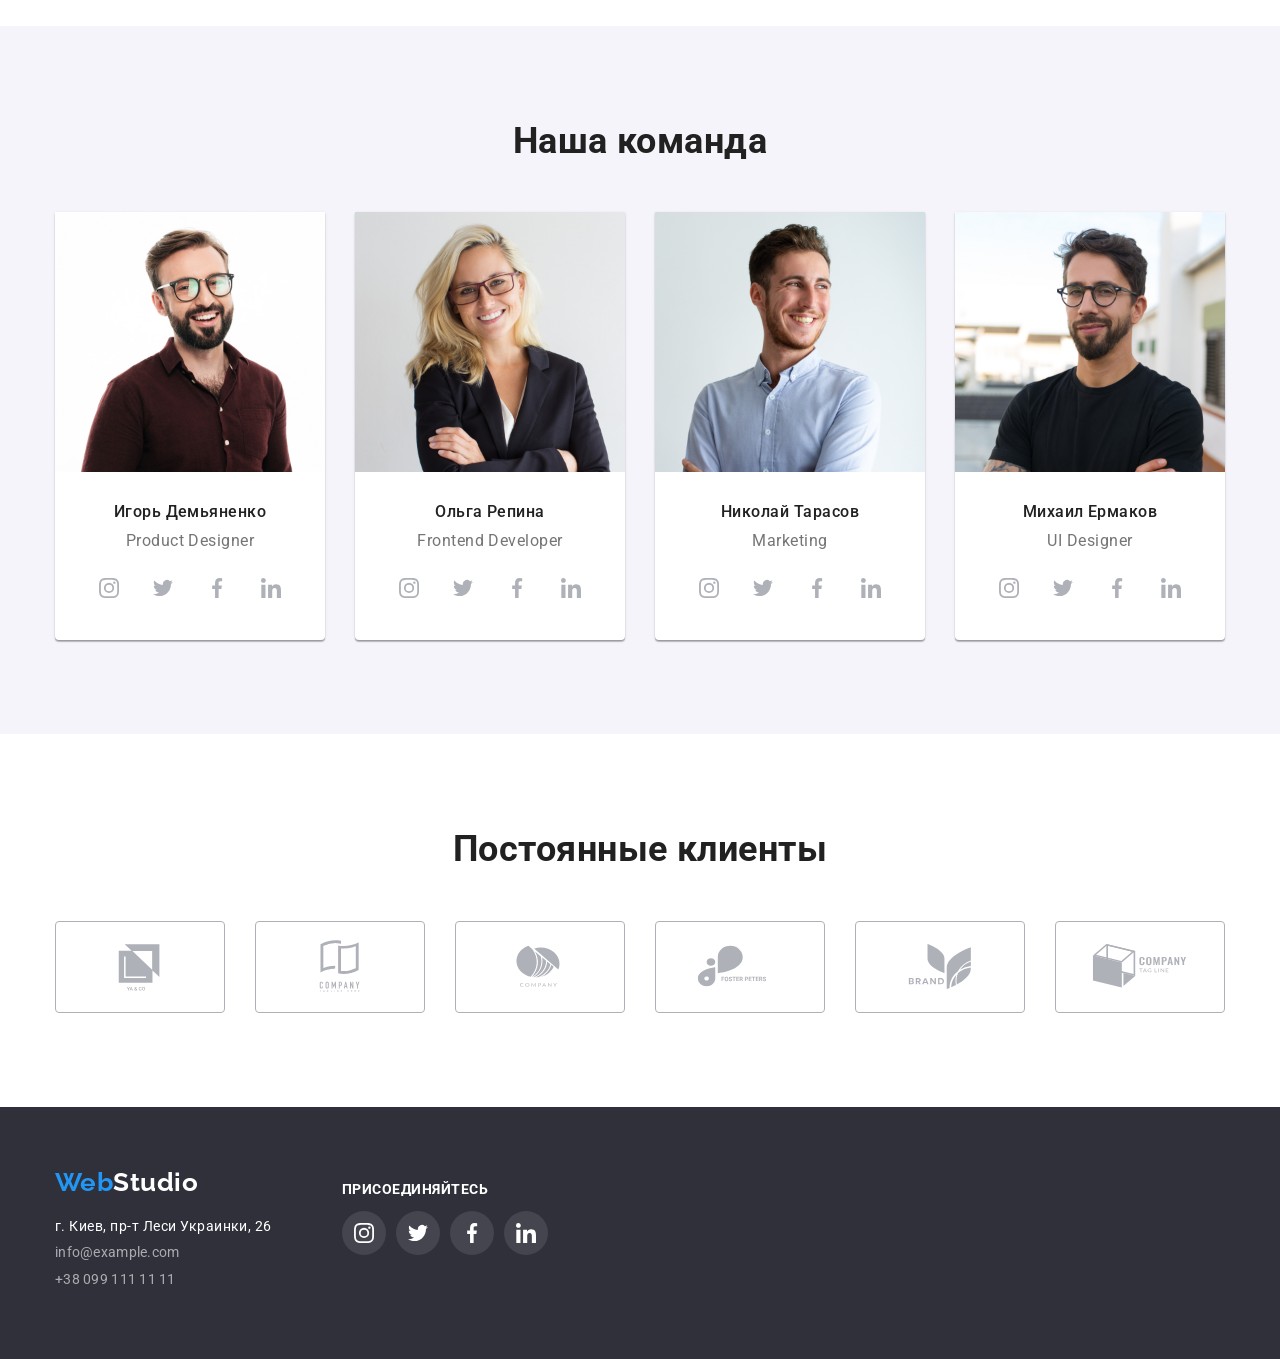
==== commit e4fc1114: "final version" ====
--- a/index.html
+++ b/index.html
@@ -23,16 +23,10 @@
             </ul>
     
             <ul class="contacts-nav list">
-                <li class="contacts-icon">
-                    <a href="mail:info@devstudio.com"><svg class="icon" width="16px" height="12px">
-                        <use href='./images/icons.svg#icon-envelope'></use>
-                    </svg>   info@devstudio.com</a>
-                </li>
-                
-                <li class="contacts-icon">
-                    <a href="tel:+38096111111"> <svg class="icon" width="16px" height="12px">
-                        <use href='./images/icons.svg#icon-smartphone'></use>
-                    </svg> +38 096 111 111</a>
+                <li class="item"><a href="mail:info@devstudio.com" class="link"><svg class="icon" width="16px" height="12px"><use href='./images/icons.svg#icon-envelope'></use></svg>info@devstudio.com</a>
+                </li>
+                    
+                <li class="item"><a href="tel:+38096111111" class="link"><svg class="icon" width="16px" height="12px"><use href='./images/icons.svg#icon-smartphone'></use></svg>+38 096 111 111</a>
                 </li>
             </ul>
         </nav>
@@ -55,10 +49,6 @@
             <h3 class="features-title">Внимание к деталям</h3>
             <p class="features-text">Идейные соображения, а также начало повседневной работы по формированию позиции.</p>
         </li>
-        <!-- <li class="item icon-antenna" width="70px" height="70px">
-            <h3 class="features-title">Внимание к деталям</h3>
-            <p class="features-text">Идейные соображения, а также начало повседневной работы по формированию позиции.</p>
-        </li> -->
         <li class="item">
             <div class="features-icon">
                 <svg class="icon" width="70px" height="70px">
--- a/css/styles.css
+++ b/css/styles.css
@@ -78,8 +78,8 @@
   margin-right: auto;
   margin-left: auto;
   /* border-bottom: 1px solid var(--header-border-color); */
-  padding-top: 24px;
-  padding-bottom: 25px;
+  /* padding-top: 24px;
+  padding-bottom: 25px; */
 }
 .logo {
   color: var(--accent-color);
@@ -128,45 +128,33 @@
 /* .contacts-nav */
 .contacts-nav {
   display: flex;
+  justify-content: center;
+  align-items: center;
   margin-left: auto;
   margin-top: 0px;
   margin-bottom: 0px;
   padding-left: 0px;
 }
 .contacts-nav .item {
-  display: flex;
-  flex-direction: row;
-  margin-left: 30px;
-  }
-  .contacts-nav .item:hover,
-  .contacts-nav .item:hover:focus {
-    color: var(--accent-color);
-    fill: currentColor;
-  }
-.contacts-icon {
-  fill: currentColor;
-  }
-.contacts-icon > .icon{
-  display: flex;
-  justify-content: center;
-  align-items: center;
-  fill: currentColor;
-  cursor: pointer;
-  color: currentColor;
-}
-.contacts-icon :hover,
-.contacts-icon :focus {
-  fill: var(--accent-color);
-}
-
-.contacts-icon + .contacts-icon {
-  margin-left: 30px;
-}
-.contacts-nav a {
   padding-top: 32px;
   padding-bottom: 32px;
-  display: block;
-
+  padding-left: 0px;
+  display: flex;
+  align-items: center;
+  justify-content: center;
+}
+.contacts-nav .item + .item {
+  margin-left: 30px;
+}
+.contacts-nav .icon {
+  fill: currentColor;
+  padding-left: 0px;
+  margin-right: 10px;
+}
+.contacts-nav a {
+  display: flex;
+  justify-content: center;
+  align-items: center;
   color: var(--primary-text-color);
   font-weight: 500;
   font-size: 14px;
@@ -174,9 +162,10 @@
   letter-spacing: 0.02em;
   text-decoration: none;
 }
-.contacts-nav a:hover,
-.contacts-nav a:focus {
+.contacts-nav .link:hover,
+.contacts-nav .link:focus{
   color: var(--accent-color);
+  
 }
 
 /* hero */
@@ -241,42 +230,19 @@
   align-items: center;
   width: 270px;
   height: 120px;
-  margin-bottom: 30px;
+  margin-bottom: 0px;
   background-repeat: no-repeat;
   background-position: center;
   background-color: #f5f4fa;
   border-radius: 4px;
 }
-/* .item > .features-title::before {
-  content: "";
-  display: inline-block;
-  width: 270px;
-  height: 120px;
-  margin-bottom: 30px;
-  background-repeat: no-repeat;
-  background-position: center;
-  background-color: #f5f4fa;
-  border-radius: 4px;
-  /* outline: 1px solid tomato; */
-} */
-/* .icon-antenna ::before {
-  background-image: url(../images/antenna.svg);
-} */
-/* .icon-clock ::before {
-  background-image: url(../images/clock.svg);
-}
-.icon-diagram ::before {
-  background-image: url(../images/diagram.svg);
-}
-.icon-astronaut ::before {
-  background-image: url(../images/astronaut.svg);
-} */
 .features-title {
   color: var(--secondary-text-color);
   font-weight: 700;
   font-size: 14px;
-  line-height: 1.14;
+  line-height: 1.17;
   text-transform: uppercase;
+  padding-top: 30px;
   margin-top: 0px;
   margin-bottom: 10px;
 }
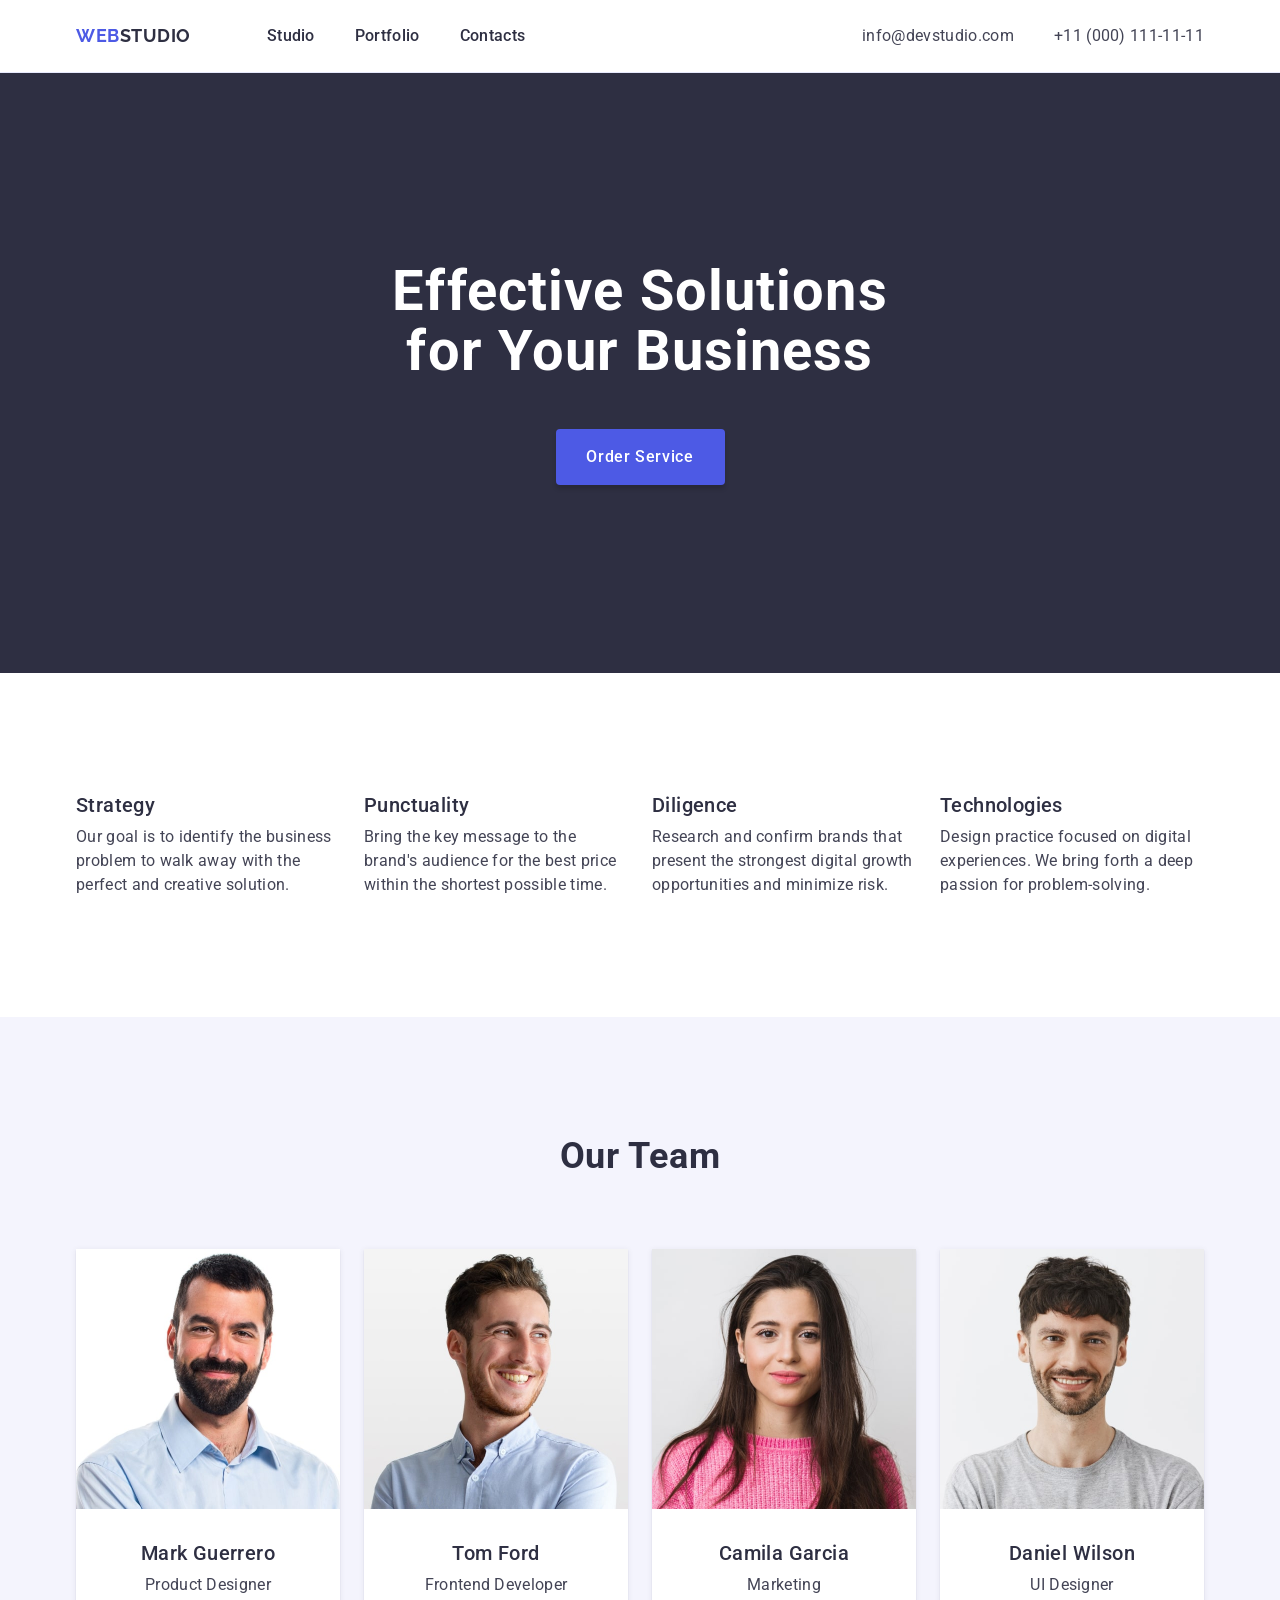
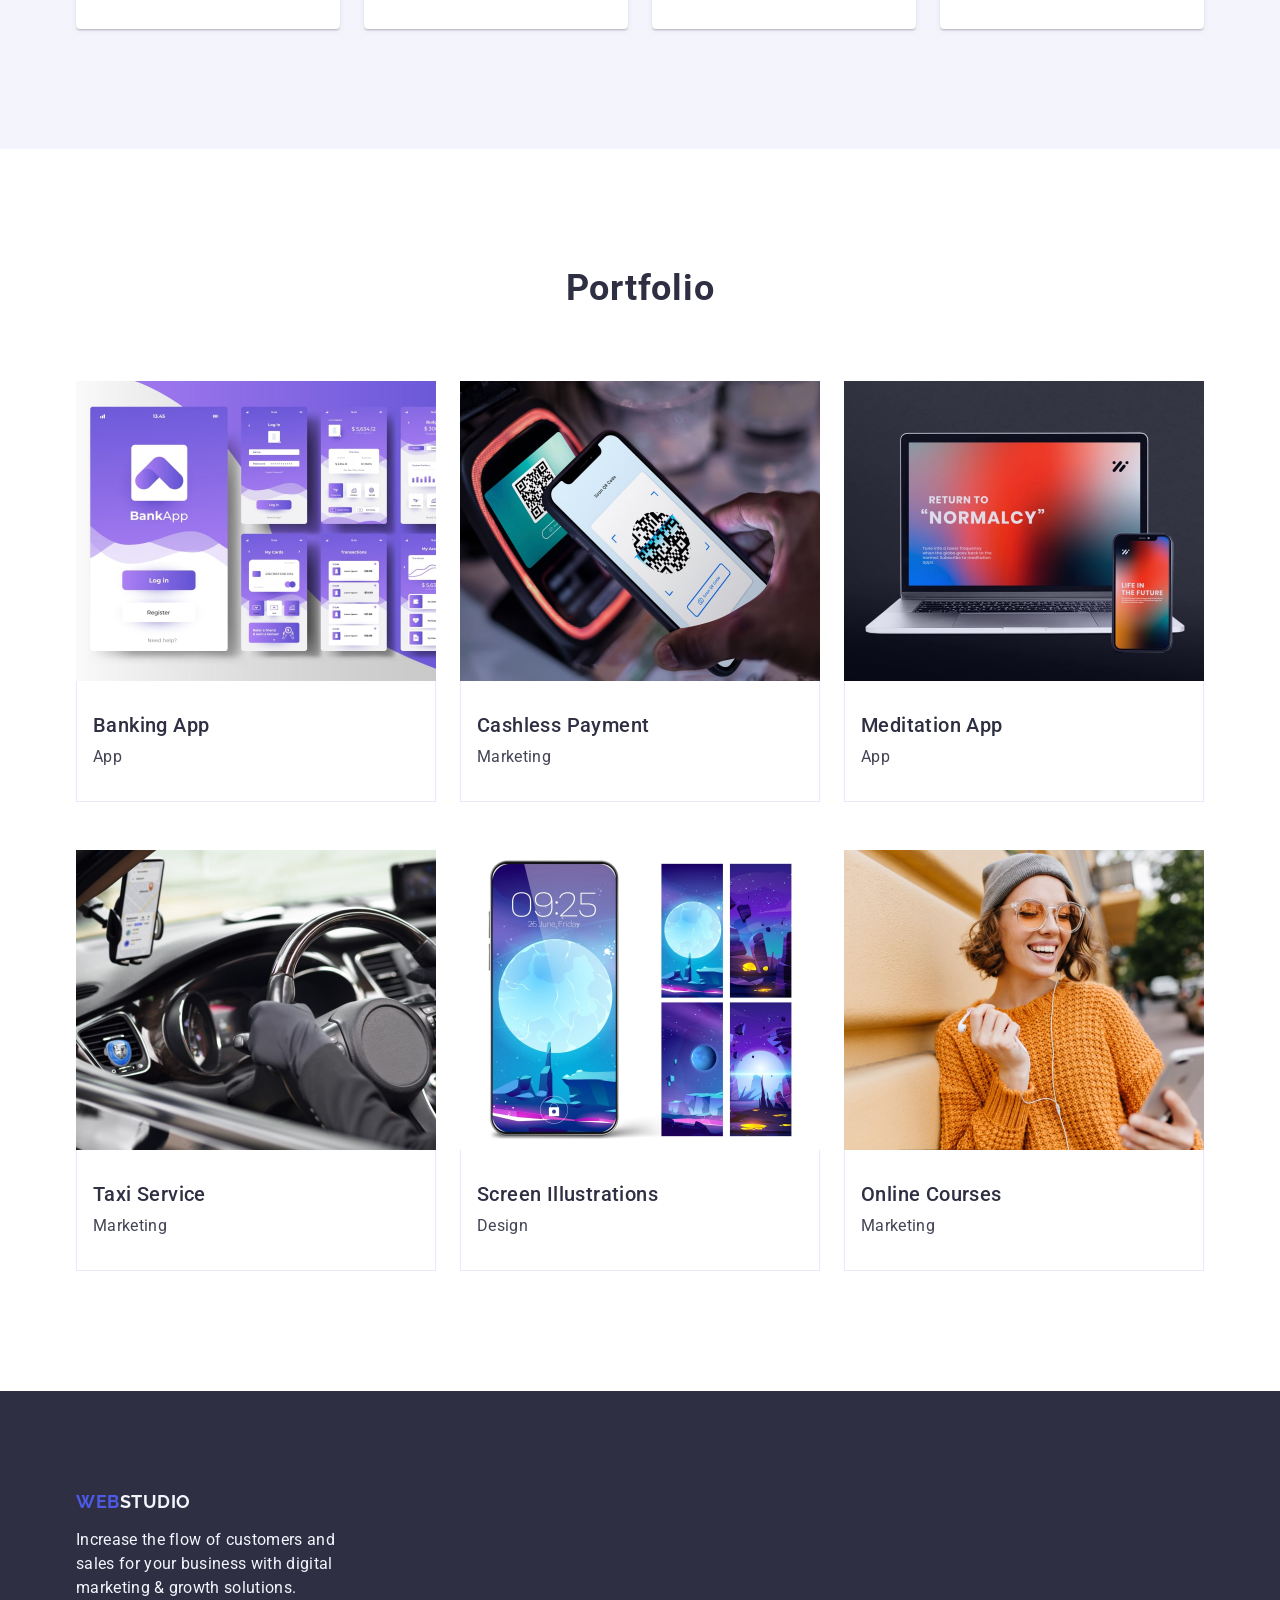
==== commit cc508e4d: "Initial commit" ====
--- a/index.html
+++ b/index.html
@@ -1,363 +1,272 @@
 <!DOCTYPE html>
-<html lang="ru">
-<head>
-    <meta charset="UTF-8">
-    <meta http-equiv="X-UA-Compatible" content="IE=edge">
-    <meta name="viewport" content="width=device-width, initial-scale=1.0">
-    <title>Web Studio (Version 2.1)</title>
-    <link rel="preconnect" href="https://fonts.gstatic.com">
-    <link href="https://fonts.googleapis.com/css2?family=Raleway:wght@700&family=Roboto:wght@400;500;700;900&display=swap"
-        rel="stylesheet">
-    <link rel="stylesheet" href="https://cdnjs.cloudflare.com/ajax/libs/modern-normalize/1.1.0/modern-normalize.min.css">    
-    <link rel="stylesheet" href="./css/styles.css">
-</head> 
-<body>
-    <header class="page-header">
-        <!-- Logo is text -->
-        <nav class="container main-nav">
-            <a href="index.html" class="logo">Web<span class="logo-part">Studio</span></a>
-            <ul class="site-nav list">
-                <li class="item"><a href="./index.html" class="link current">Студия</a></li>
-                <li class="item"><a href="./portfolio.html" class="link">Портфолио</a></li>
-                <li class="item"><a href="" class="link">Контакты</a></li>
-            </ul>
-    
-            <ul class="contacts-nav list">
-                <li class="item"><a href="mail:info@devstudio.com" class="link"><svg class="icon" width="16px" height="12px"><use href='./images/icons.svg#icon-envelope'></use></svg>info@devstudio.com</a>
-                </li>
-                    
-                <li class="item"><a href="tel:+38096111111" class="link"><svg class="icon" width="16px" height="12px"><use href='./images/icons.svg#icon-smartphone'></use></svg>+38 096 111 111</a>
-                </li>
-            </ul>
+<html lang="en">
+  <head>
+    <meta charset="UTF-8" />
+    <meta name="viewport" content="width=device-width, initial-scale=1.0" />
+    <title>WebStudio</title>
+    <link rel="preconnect" href="https://fonts.googleapis.com" />
+    <link rel="preconnect" href="https://fonts.gstatic.com" crossorigin />
+    <link
+      href="https://fonts.googleapis.com/css2?family=Raleway:ital,wght@0,700;1,700&family=Roboto:wght@400;500;700&display=swap"
+      rel="stylesheet"
+    />
+    <link
+      rel="stylesheet"
+      href="https://cdnjs.cloudflare.com/ajax/libs/modern-normalize/2.0.0/modern-normalize.min.css"
+      integrity="sha512-4xo8blKMVCiXpTaLzQSLSw3KFOVPWhm/TRtuPVc4WG6kUgjH6J03IBuG7JZPkcWMxJ5huwaBpOpnwYElP/m6wg=="
+      crossorigin="anonymous"
+      referrerpolicy="no-referrer"
+    />
+    <link rel="stylesheet" href="./css/styles.css" />
+  </head>
+
+  <body>
+    <header class="header">
+      <div class="container header-container">
+        <nav class="header-navigation">
+          <a class="logo header-logo" href="./index.html"
+            >Web<span class="header-logo-accent">Studio</span></a
+          >
+          <ul class="header-nav-list">
+            <li class="header-menu">
+              <a class="header-menu-link" href="./index.html">Studio</a>
+            </li>
+            <li class="header-menu">
+              <a class="header-menu-link" href="">Portfolio</a>
+            </li>
+            <li class="header-menu">
+              <a class="header-menu-link" href="">Contacts</a>
+            </li>
+          </ul>
         </nav>
+        <address class="header-address">
+          <ul class="header-address-list">
+            <li class="header-address-item">
+              <a class="header-address-link" href="mailto:info@devstudio.com"
+                >info@devstudio.com</a
+              >
+            </li>
+            <li class="header-address-item">
+              <a class="header-address-link" href="tel:+110001111111"
+                >+11 (000) 111-11-11</a
+              >
+            </li>
+          </ul>
+        </address>
+      </div>
     </header>
 
-    
-    <div class="hero">
-        <h1 class="hero-title"><span> Эффективные решения</span><span> для вашего бизнеса</span></h1>
-        <button class="button primary">Заказать услугу</button>
-    </div>
-    
-<!-- features -->    
-    <ul class="features list">
-        <li class="item">
-            <div class="features-icon">
-                <svg class="icon" width="70px" height="70px">
-                    <use href='./images/icons.svg#icon-antenna'></use>
-                </svg>
-            </div>
-            <h3 class="features-title">Внимание к деталям</h3>
-            <p class="features-text">Идейные соображения, а также начало повседневной работы по формированию позиции.</p>
-        </li>
-        <li class="item">
-            <div class="features-icon">
-                <svg class="icon" width="70px" height="70px">
-                    <use href='./images/icons.svg#icon-clock'></use>
-                </svg>
-            </div>
-            <h3 class="features-title">Пунктуальность</h3>
-            <p class="features-text">Задача организации, в особенности же рамки и место обучения кадров влечет за собой.</p>
-        </li>
-        <li class="item">
-            <div class="features-icon">
-                <svg class="icon" width="70px" height="70px">
-                    <use href='./images/icons.svg#icon-diagram'></use>
-                </svg>
-            </div>
-            <h3 class="features-title">Планирование</h3>
-            <p class="features-text">Равным образом консультация с широким активом в значительной степени обуславливает.</p>
-        </li>
-        <li class="item">
-            <div class="features-icon">
-                <svg class="icon" width="70px" height="70px">
-                    <use href='./images/icons.svg#icon-astronaut'></use>
-                </svg>
-            </div>
-            <h3 class="features-title">Современные технологии</h3> 
-            <p class="features-text">Значимость этих проблем настолько очевидна, что реализация плановых заданий.</p>
-        </li>
-    </ul>
-     
-<!-- our work -->
-    <section class="section">
-    <div class="work">
-        <h2 class="section-title">Чем мы занимаемся</h2>
-        <ul class="container list">
-            <li class="item"><img src="./images/img-1.jpg" alt="img-1" width="370" /></li>
-            <li class="item"><img src="./images/img-2.jpg" alt="img-2" width="370" /></li>
-            <li class="item"><img src="./images/img-3.jpg" alt="img-3" width="370" /></li>
-        </ul>
-    </div>
-    </section>
-
-<!-- our team -->
-    <section class="section">
-    <div class="team">
-        <h2 class="section-title">Наша команда</h2>
-        <ul class="container list">
-            <li class="item">
-                <article class="card">
-                    <div class="card-thumb">
-                        <img src="./employees/employee1.jpg" alt="employee1" width="270" />
-                    </div>
-                    <div class="card-content">
-                        <h3 class="employee-name">Игорь Демьяненко</h3>
-                        <p class="employee-position">Product Designer</p>
-                        <ul class="emploee-sn">
-                            <li>
-                                <div class="sn-link">
-                                    <svg class="icon" width="20px" height="20px">
-                                        <use href='./images/icons.svg#icon-instagram'></use>
-                                    </svg></div>
-                            </li>
-                            <li>
-                                <div class="sn-link">
-                                    <svg class="icon" width="20px" height="20px">
-                                        <use href='./images/icons.svg#icon-twitter'></use>
-                                    </svg></div>
-                            </li>
-                            <li>
-                                <div class="sn-link">
-                                    <svg class="icon" width="20px" height="20px">
-                                        <use href='./images/icons.svg#icon-facebook'></use>
-                                    </svg></div>
-                            </li>
-                            <li>
-                                <div class="sn-link">
-                                    <svg class="icon" width="20px" height="20px">
-                                        <use href='./images/icons.svg#icon-linkedin'></use>
-                                    </svg></div>
-                            </li>
-                        </ul>
-                    </div>
-                </article>
-            </li>
-            <li class="item">
-                <article class="card">
-                    <div class="card-thumb">
-                        <img src="./employees/employee2.jpg" alt="employee2" width="270" />
-                    </div>
-                    <div class="card-content">
-                        <h3 class="employee-name">Ольга Репина</h3>
-                        <p class="employee-position">Frontend Developer</p>
-                        <ul class="emploee-sn">
-                            <li>
-                                <div class="sn-link">
-                                    <svg class="icon" width="20px" height="20px">
-                                        <use href='./images/icons.svg#icon-instagram'></use>
-                                    </svg>
-                                </div>
-                            </li>
-                            <li>
-                                <div class="sn-link">
-                                    <svg class="icon" width="20px" height="20px">
-                                        <use href='./images/icons.svg#icon-twitter'></use>
-                                    </svg>
-                                </div>
-                            </li>
-                            <li>
-                                <div class="sn-link">
-                                    <svg class="icon" width="20px" height="20px">
-                                        <use href='./images/icons.svg#icon-facebook'></use>
-                                    </svg>
-                                </div>
-                            </li>
-                            <li>
-                                <div class="sn-link">
-                                    <svg class="icon" width="20px" height="20px">
-                                        <use href='./images/icons.svg#icon-linkedin'></use>
-                                    </svg>
-                                </div>
-                            </li>
-                        </ul>
-                    </div>
-                </article>
-            </li>
-            <li class="item">
-                <article class="card">
-                    <div class="card-thumb">
-                        <img src="./employees/employee3.jpg" alt="employee3" width="270" />
-                    </div>
-                    <div class="card-content">
-                        <h3 class="employee-name">Николай Тарасов</h3>
-                        <p class="employee-position">Marketing</p>
-                        <ul class="emploee-sn">
-                            <li>
-                                <div class="sn-link">
-                                    <svg class="icon" width="20px" height="20px">
-                                        <use href='./images/icons.svg#icon-instagram'></use>
-                                    </svg>
-                                </div>
-                            </li>
-                            <li>
-                                <div class="sn-link">
-                                    <svg class="icon" width="20px" height="20px">
-                                        <use href='./images/icons.svg#icon-twitter'></use>
-                                    </svg>
-                                </div>
-                            </li>
-                            <li>
-                                <div class="sn-link">
-                                    <svg class="icon" width="20px" height="20px">
-                                        <use href='./images/icons.svg#icon-facebook'></use>
-                                    </svg>
-                                </div>
-                            </li>
-                            <li>
-                                <div class="sn-link">
-                                    <svg class="icon" width="20px" height="20px">
-                                        <use href='./images/icons.svg#icon-linkedin'></use>
-                                    </svg>
-                                </div>
-                            </li>
-                        </ul>
-                    </div>
-                </article>
-            </li>
-            <li class="item">
-                <article class="card">
-                    <div class="card-thumb">
-                        <img src="./employees/employee4.jpg" alt="employee4" width="270" />
-                    </div>
-                    <div class="card-content">
-                        <h3 class="employee-name">Михаил Ермаков</h3>
-                        <p class="employee-position">UI Designer</p>
-                        <ul class="emploee-sn">
-                            <li>
-                                <div class="sn-link">
-                                    <svg class="icon" width="20px" height="20px">
-                                        <use href='./images/icons.svg#icon-instagram'></use>
-                                    </svg>
-                                </div>
-                            </li>
-                            <li>
-                                <div class="sn-link">
-                                    <svg class="icon" width="20px" height="20px">
-                                        <use href='./images/icons.svg#icon-twitter'></use>
-                                    </svg>
-                                </div>
-                            </li>
-                            <li>
-                                <div class="sn-link">
-                                    <svg class="icon" width="20px" height="20px">
-                                        <use href='./images/icons.svg#icon-facebook'></use>
-                                    </svg>
-                                </div>
-                            </li>
-                            <li>
-                                <div class="sn-link">
-                                    <svg class="icon" width="20px" height="20px">
-                                        <use href='./images/icons.svg#icon-linkedin'></use>
-                                    </svg>
-                                </div>
-                            </li>
-                        </ul>
-                    </div>
-                </article>
-            </li>
-       </ul>    
-    </div>
-    </section>
-
-<!-- our clients -->
-        <section class="section">
-            <div class="clients">
-                <h2 class="section-title">Постоянные клиенты</h2>
-                    <ul class="container list">
-                        <li class="company-name">
-                            <div class="company">
-                                <svg class="icon" width="106px" height="60px">
-                                    <use href='./images/icons.svg#icon-company-1'></use>
-                                </svg></div>
-                        </li>
-                        <li class="company-name">
-                            <div class="company">
-                                <svg class="icon" width="106px" height="60px">
-                                    <use href='./images/icons.svg#icon-company-2'></use>
-                                </svg></div>
-                        </li>
-                        <li class="company-name">
-                            <div class="company">
-                                <svg class="icon" width="106px" height="60px">
-                                    <use href='./images/icons.svg#icon-company-3'></use>
-                                </svg></div>
-                        </li>
-                        <li class="company-name">
-                            <div class="company">
-                                <svg class="icon" width="106px" height="60px">
-                                    <use href='./images/icons.svg#icon-company-4'></use>
-                                </svg></div>
-                        </li>
-                        <li class="company-name">
-                            <div class="company">
-                                <svg class="icon" width="106px" height="60px">
-                                    <use href='./images/icons.svg#icon-company-5'></use>
-                                </svg></div>
-                        </li>
-                        <li class="company-name">
-                            <div class="company">
-                                <svg class="icon" width="106px" height="60px">
-                                    <use href='./images/icons.svg#icon-company-6'></use>
-                                </svg></div>
-                        </li>
-                    </ul>
-                </div>
-            </section>
-    
-    
-    <footer class="page-footer"> 
-        <section class="container list">
-            <ul class="footer-info">
-                <li class="footer-contacts">
-                    <div>
-                        <a href="index.html" class="logo">Web<span class="footer-logo-part">Studio</span></a>
-                        <!-- <address >  -->
-                        <p class="address">г. Киев, пр-т Леси Украинки, 26</p>
-                        <ul class="footer-nav list">
-                            <li class="item"><a href="mail:info@example.com">info@example.com</a></li>
-                            <li class="item"><a href="tel:+380991111111">+38 099 111 11 11</a></li>
-                        </ul>
-                   </div>
-                </li>
-                <li class="footer-sn"> 
-                    <div class="footer-sn">
-                        <h3>присоединяйтесь</h3>
-                        <ul class="social-network list">
-                            <li>
-                                <div class="footer-sn-link">
-                        <svg class="icon" width="20px" height="20px">
-                            <use href='./images/icons.svg#icon-instagram'></use>
-                        </svg>
-                    </div>
-                </li>
-                <li>
-                    <div class="footer-sn-link">
-                        <svg class="icon" width="20px" height="20px">
-                            <use href='./images/icons.svg#icon-twitter'></use>
-                        </svg>
-                    </div>
-                </li>
-                <li>
-                    <div class="footer-sn-link">
-                        <svg class="icon" width="20px" height="20px">
-                            <use href='./images/icons.svg#icon-facebook'></use>
-                        </svg>
-                    </div>
-                </li>
-                <li>
-                    <div class="footer-sn-link">
-                        <svg class="icon" width="20px" height="20px">
-                            <use href='./images/icons.svg#icon-linkedin'></use>
-                        </svg>
-                    </div>
-                </li>
-            </ul>
-        </div>
-        </li>
-        </ul>
-        </section>
-        
+    <main>
+      <section class="hero">
+        <div class="container hero-container">
+          <h1 class="hero-title">Effective Solutions for Your Business</h1>
+          <button class="order-btn" type="button">Order Service</button>
+        </div>
+      </section>
+
+      <section class="features">
+        <div class="container features-container">
+          <h2 class="visually-hidden">Features</h2>
+          <ul class="features-list">
+            <li class="features-item">
+              <h3 class="features-subtitle section-subtitle">Strategy</h3>
+              <p class="features-text section-text">
+                Our goal is to identify the business problem to walk away with
+                the perfect and creative solution.
+              </p>
+            </li>
+            <li class="features-item">
+              <h3 class="features-subtitle section-subtitle">Punctuality</h3>
+              <p class="features-text section-text">
+                Bring the key message to the brand's audience for the best price
+                within the shortest possible time.
+              </p>
+            </li>
+            <li class="features-item">
+              <h3 class="features-subtitle section-subtitle">Diligence</h3>
+              <p class="features-text section-text">
+                Research and confirm brands that present the strongest digital
+                growth opportunities and minimize risk.
+              </p>
+            </li>
+            <li class="features-item">
+              <h3 class="features-subtitle section-subtitle">Technologies</h3>
+              <p class="features-text section-text">
+                Design practice focused on digital experiences. We bring forth a
+                deep passion for problem-solving.
+              </p>
+            </li>
+          </ul>
+        </div>
+      </section>
+
+      <section class="team">
+        <div class="container team-container">
+          <h2 class="team-title section-title">Our Team</h2>
+          <ul class="team-list">
+            <li class="team-item">
+              <img
+                class="team-image"
+                src="./images/employee-1.jpg"
+                alt="Mark Guerrero"
+                width="264"
+                height="260"
+              />
+              <div class="team-item-card">
+                <h3 class="team-subtitle section-subtitle">Mark Guerrero</h3>
+                <p class="team-text section-text">Product Designer</p>
+              </div>
+            </li>
+            <li class="team-item">
+              <img
+                class="team-image"
+                src="./images/employee-2.jpg"
+                alt="Tom Ford"
+                width="264"
+                height="260"
+              />
+              <div class="team-item-card">
+                <h3 class="team-subtitle section-subtitle">Tom Ford</h3>
+                <p class="team-text section-text">Frontend Developer</p>
+              </div>
+            </li>
+            <li class="team-item">
+              <img
+                class="team-image"
+                src="./images/employee-3.jpg"
+                alt="Camila Garcia"
+                width="264"
+                height="260"
+              />
+              <div class="team-item-card">
+                <h3 class="team-subtitle section-subtitle">Camila Garcia</h3>
+                <p class="team-text section-text">Marketing</p>
+              </div>
+            </li>
+            <li class="team-item">
+              <img
+                class="team-image"
+                src="./images/employee-4.jpg"
+                alt="Daniel Wilson"
+                width="264"
+                height="260"
+              />
+              <div class="team-item-card">
+                <h3 class="team-subtitle section-subtitle">Daniel Wilson</h3>
+                <p class="team-text section-text">UI Designer</p>
+              </div>
+            </li>
+          </ul>
+        </div>
+      </section>
+
+      <section class="portfolio">
+        <div class="container portfolio-container">
+          <h2 class="portfolio-title section-title">Portfolio</h2>
+          <ul class="portfolio-list">
+            <li class="portfolio-item">
+              <img
+                class="portfolio-image"
+                src="./images/project-card-1.jpg"
+                alt="Banking App"
+                width="360"
+                height="300"
+              />
+              <div class="portfolio-thumb">
+                <h3 class="portfolio-subtitle section-subtitle">Banking App</h3>
+                <p class="portfolio-text section-text">App</p>
+              </div>
+            </li>
+            <li class="portfolio-item">
+              <img
+                class="portfolio-image"
+                src="./images/project-card-2.jpg"
+                alt="Cashless Payment"
+                width="360"
+                height="300"
+              />
+              <div class="portfolio-thumb">
+                <h3 class="portfolio-subtitle section-subtitle">
+                  Cashless Payment
+                </h3>
+                <p class="portfolio-text section-text">Marketing</p>
+              </div>
+            </li>
+            <li class="portfolio-item">
+              <img
+                class="portfolio-image"
+                src="./images/project-card-3.jpg"
+                alt="Meditation App"
+                width="360"
+                height="300"
+              />
+              <div class="portfolio-thumb">
+                <h3 class="portfolio-subtitle section-subtitle">
+                  Meditation App
+                </h3>
+                <p class="portfolio-text section-text">App</p>
+              </div>
+            </li>
+            <li class="portfolio-item">
+              <img
+                class="portfolio-image"
+                src="./images/project-card-4.jpg"
+                alt="Taxi Service"
+                width="360"
+                height="300"
+              />
+              <div class="portfolio-thumb">
+                <h3 class="portfolio-subtitle section-subtitle">
+                  Taxi Service
+                </h3>
+                <p class="portfolio-text section-text">Marketing</p>
+              </div>
+            </li>
+            <li class="portfolio-item">
+              <img
+                class="portfolio-image"
+                src="./images/project-card-5.jpg"
+                alt="Screen Illustrations"
+                width="360"
+                height="300"
+              />
+              <div class="portfolio-thumb">
+                <h3 class="portfolio-subtitle section-subtitle">
+                  Screen Illustrations
+                </h3>
+                <p class="portfolio-text section-text">Design</p>
+              </div>
+            </li>
+            <li class="portfolio-item">
+              <img
+                class="portfolio-image"
+                src="./images/project-card-6.jpg"
+                alt="Online Courses"
+                width="360"
+                height="300"
+              />
+              <div class="portfolio-thumb">
+                <h3 class="portfolio-subtitle section-subtitle">
+                  Online Courses
+                </h3>
+                <p class="portfolio-text section-text">Marketing</p>
+              </div>
+            </li>
+          </ul>
+        </div>
+      </section>
+    </main>
+
+    <footer class="footer">
+      <div class="container footer-container">
+        <a class="logo footer-logo" href="./index.html"
+          >Web<span class="footer-logo-accent">Studio</span></a
+        >
+        <p class="footer-text">
+          Increase the flow of customers and sales for your business with
+          digital marketing & growth solutions.
+        </p>
+      </div>
     </footer>
-    
-</body>
-</html>+  </body>
+</html>
--- a/css/styles.css
+++ b/css/styles.css
@@ -1,594 +1,369 @@
-/* primary text color #757575 */
-/* secondary text color #212121 */
-/* text color contacts footer rgba(255, 255, 255, 0.6) */
-/* accent text color #2196F3 */
-/* white color #FFFFFF */
-/* main background color #FFFFFF */
-/* secondary background color #F5F4FA */
-/* footer bbackgroung color #2F303A */
-
-:root {
-  --primary-text-color: #757575;
-  --secondary-text-color: #212121;
-  --accent-color: #2196f3;
-  --primary-white-color: #ffffff;
-  --secondary-bg-color: #f5f4fa;
-  --footer-contacts-color: rgba(255, 255, 255, 0.6);
-  --footer-bg-color: #2f303a;
-  --card-border-color: #eeeeee;
-  --header-border-color: #ececec;
-  --icons-color: #afb1b8;
-}
-
 body {
-  font-family: Roboto, sans-serif;
-  background-color: #ffffff;
-  letter-spacing: 0.03em;
-}
-
-.container {
-  width: 1200px;
-  margin-left: auto;
-  margin-right: auto;
-  padding-left: 15px;
-  padding-right: 15px;
-}
-
-.section {
-  margin-top: 0px;
-  margin-bottom: 0px;
-  /* padding-top: 94px;
-  padding-bottom: 94px; */
+  font-family: "Roboto", sans-serif;
+  color: #434455;
+  background: #ffffff;
 }
 
 .section-title {
-  color: var(--secondary-text-color);
   font-weight: 700;
   font-size: 36px;
+  line-height: 1.11;
+  letter-spacing: 0.02em;
+  color: #2e2f42;
+  text-transform: capitalize;
+}
+
+.section-subtitle {
+  font-weight: 500;
+  font-size: 20px;
+  line-height: 1.2;
+  letter-spacing: 0.02em;
+  color: #2e2f42;
+  margin-bottom: 8px;
+}
+
+.section-text {
+  font-weight: 400;
+  font-size: 16px;
+  line-height: 1.5;
+  letter-spacing: 0.02em;
+  color: #434455;
+}
+
+ul,
+ol {
+  list-style-type: none;
+  margin: 0;
+  padding: 0;
+}
+
+h1,
+h2,
+h3,
+h4,
+h5,
+h6,
+p {
+  margin: 0;
+}
+
+a {
+  text-decoration: none;
+}
+
+button {
+  padding: 0;
+  border: none;
+  font: inherit;
+  color: inherit;
+  background-color: transparent;
+  cursor: pointer;
+}
+
+.logo {
+  font-family: "Raleway", sans-serif;
+  font-weight: 700;
+  font-size: 18px;
   line-height: 1.17;
-  text-align: center;
-  margin-top: 0px;
-  margin-bottom: 50px;
-  padding-top: 94px;
-}
-.section-list.list {
-  margin-top: 0px;
-  margin-bottom: 0px;
-}
-.list {
-  list-style: none;
+  letter-spacing: 0.03em;
+  text-transform: uppercase;
+  color: #4d5ae5;
+}
+
+.header-logo-accent {
+  color: #2e2f42;
+}
+
+.footer-logo-accent {
+  color: #f4f4fd;
+}
+
+.container {
+  width: 1158px;
+  padding: 0 15px;
+  margin: 0 auto;
 }
 
 img {
   display: block;
-  max-width: 100%;
-  height: auto;
-}
-
-/* page header */
-.page-header {
-  height: 80px;
-  border-bottom: 1px solid var(--header-border-color);
-}
-.main-nav {
+}
+
+.visually-hidden {
+  position: absolute;
+  width: 1px;
+  height: 1px;
+  margin: -1px;
+  border: 0;
+  padding: 0;
+  white-space: nowrap;
+  clip-path: inset(100%);
+  clip: rect(0 0 0 0);
+  overflow: hidden;
+}
+
+/* ---------- HEADER----------  */
+.header {
+  border-bottom: 1px solid #e7e9fc;
+}
+
+.header-container {
   display: flex;
   align-items: center;
-  justify-content: flex-start;
-  height: 80px;
+}
+.header-logo {
+  margin-right: 76px;
+  padding: 24px 0;
+}
+
+.header-navigation {
+  display: flex;
+  align-items: center;
+}
+
+.header-nav-list {
+  display: flex;
+  align-items: center;
+  gap: 40px;
+}
+
+.header-menu {
+}
+
+.header-menu-link {
+  display: block;
+  padding: 24px 0;
+  font-weight: 500;
+  font-size: 16px;
+  line-height: 1.5;
+  letter-spacing: 0.02em;
+  color: #2e2f42;
+}
+
+.header-menu-link:hover,
+.header-menu-link:focus,
+.header-menu-link:active {
+  color: #404bbf;
+}
+
+.header-address {
+  font-style: normal;
+  margin-left: auto;
+}
+
+.header-address-list {
+  display: flex;
+  align-items: center;
+  gap: 40px;
+}
+
+.header-address-item {
+}
+
+.header-address-link {
+  display: block;
+  padding: 24px 0;
+  font-style: normal;
+  font-weight: 400;
+  font-size: 16px;
+  line-height: 1.5;
+  letter-spacing: 0.02em;
+  color: #434455;
+}
+.header-address-link:hover,
+.header-address-link:focus {
+  color: #404bbf;
+}
+/* ----------   ----------  */
+
+/* ---------- HERO----------  */
+.hero {
+  background: #2e2f42;
+  display: block;
+  height: 600px;
+  padding-top: 188px;
+  padding-bottom: 188px;
+}
+
+.hero-container {
+}
+
+.hero-title {
+  margin-left: auto;
   margin-right: auto;
-  margin-left: auto;
-  /* border-bottom: 1px solid var(--header-border-color); */
-  /* padding-top: 24px;
-  padding-bottom: 25px; */
-}
-.logo {
-  color: var(--accent-color);
-  font-family: Raleway, sans-serif;
+  max-width: 496px;
   font-weight: 700;
-  font-size: 26px;
-  line-height: 1.19;
-  text-decoration: none;
-}
-.logo-part {
-  color: var(--secondary-text-color);
-}
-.footer-logo-part {
-  color: var(--primary-white-color);
-}
-
-/* site nav */
-.site-nav {
-  display: flex;
-  margin-left: 93px;
-  margin-top: 0px;
-  margin-bottom: 0px;
-}
-.site-nav .item + .item {
-  margin-left: 50px;
-}
-.site-nav .link {
+  font-size: 56px;
+  line-height: 1.07143;
+  letter-spacing: 0.02em;
+  text-align: center;
+  color: #fff;
+}
+
+.order-btn {
+  display: block;
+  margin-top: 48px;
+  margin-left: auto;
+  margin-right: auto;
+  font-family: Roboto, sans-serif;
+  font-weight: 500;
+  font-size: 16px;
+  line-height: 1.5;
+  letter-spacing: 0.04em;
+  color: #fff;
+  background: #4d5ae5;
+  border-radius: 4px;
+  min-width: 169px;
+  height: 56px;
+  box-shadow: 0 4px 4px 0 rgba(0, 0, 0, 0.15);
+}
+
+.order-btn:hover,
+.order-btn:focus {
+  background: #404bbf;
+}
+/* ----------   ----------  */
+
+/* ---------- FEATURES----------  */
+.features {
+  padding-top: 120px;
+  padding-bottom: 120px;
+}
+
+.features-container {
+  display: flex;
+}
+
+.features-title {
+}
+
+.features-list {
+  display: flex;
+  gap: 24px;
+}
+
+.features-item {
+  width: calc((100% - 3 * 24px) / 4);
+}
+
+.features-text {
+}
+/* ----------   ----------  */
+
+/* ---------- TEAM----------  */
+.team {
+  background: #f4f4fd;
+  padding-top: 120px;
+  padding-bottom: 120px;
+}
+
+.team-container {
+}
+
+.team-title {
+  text-align: center;
+  margin-bottom: 72px;
+}
+
+.team-list {
+  display: flex;
+  gap: 24px;
+}
+
+.team-item {
+  background: #ffffff;
+  border-radius: 0 0 4px 4px;
+  width: calc((100% - 3 * 24px) / 4);
+  box-shadow: 0 2px 1px 0 rgba(46, 47, 66, 0.08),
+    0 1px 1px 0 rgba(46, 47, 66, 0.16), 0 1px 6px 0 rgba(46, 47, 66, 0.08);
+}
+
+.team-image {
+}
+
+.team-item-card {
   padding-top: 32px;
   padding-bottom: 32px;
-  display: block;
-
-  color: var(--secondary-text-color);
-  font-weight: 500;
-  font-size: 14px;
-  line-height: 1.14;
-  letter-spacing: 0.02em;
-}
-.site-nav a:hover,
-.site-nav a:focus {
-  color: var(--accent-color);
-}
-.site-nav .link.current {
-  color: var(--accent-color);
-}
-
-/* .contacts-nav */
-.contacts-nav {
-  display: flex;
-  justify-content: center;
-  align-items: center;
-  margin-left: auto;
-  margin-top: 0px;
-  margin-bottom: 0px;
-  padding-left: 0px;
-}
-.contacts-nav .item {
-  padding-top: 32px;
-  padding-bottom: 32px;
-  padding-left: 0px;
-  display: flex;
-  align-items: center;
-  justify-content: center;
-}
-.contacts-nav .item + .item {
-  margin-left: 30px;
-}
-.contacts-nav .icon {
-  fill: currentColor;
-  padding-left: 0px;
-  margin-right: 10px;
-}
-.contacts-nav a {
-  display: flex;
-  justify-content: center;
-  align-items: center;
-  color: var(--primary-text-color);
-  font-weight: 500;
-  font-size: 14px;
-  line-height: 1.14;
-  letter-spacing: 0.02em;
-  text-decoration: none;
-}
-.contacts-nav .link:hover,
-.contacts-nav .link:focus{
-  color: var(--accent-color);
-  
-}
-
-/* hero */
-.hero {
-  display: block;
-  text-align: center;
-  justify-content: center;
-  max-width: 1600px;
-  height: 600px;
+}
+
+.team-subtitle {
+  text-align: center;
   margin-left: auto;
   margin-right: auto;
-  margin-bottom: 30px;
-  background-image: linear-gradient(
-      to right,
-      rgba(47, 48, 58, 0.4),
-      rgba(47, 48, 58, 0.4)
-    ),
-    url(../images/hero.jpg);
-  background-repeat: no-repeat;
-  background-size: cover;
-  background-position: center;
-  background-color: var(--footer-bg-color);
-}
-.hero-title {
-  display: flex;
-  flex-direction: column;
-  margin-top: 0px;
-  margin-bottom: 30px;
-  color: var(--primary-white-color);
-  font-weight: 900;
-  font-size: 44px;
-  line-height: 1.36;
-  letter-spacing: 0.06;
-  text-transform: uppercase;
-  padding-top: 200px;
-  margin-bottom: 30px;
-}
-/* features */
-.features {
-  width: 1200px;
+}
+
+.team-text {
+  text-align: center;
   margin-left: auto;
   margin-right: auto;
-  margin-top: 0px;
-  margin-bottom: 0px;
-  padding-left: 15px;
-  padding-right: 15px;
-  display: flex;
-  justify-content: center;
-  padding-top: 94px;
-}
-.features .item {
-  width: calc((100%-90px) / 4);
-  padding: 0px;
-  margin-right: 30px;
-}
-.features > .item:nth-child(4n) {
-  margin-right: 0px;
-}
-.features-icon {
-  display: flex;
-  justify-content: center;
-  align-items: center;
-  width: 270px;
-  height: 120px;
-  margin-bottom: 0px;
-  background-repeat: no-repeat;
-  background-position: center;
-  background-color: #f5f4fa;
-  border-radius: 4px;
-}
-.features-title {
-  color: var(--secondary-text-color);
-  font-weight: 700;
-  font-size: 14px;
-  line-height: 1.17;
-  text-transform: uppercase;
-  padding-top: 30px;
-  margin-top: 0px;
-  margin-bottom: 10px;
-}
-.features-text {
-  color: var(--primary-text-color);
-  font-size: 14px;
+}
+/* ----------   ----------  */
+
+/* ---------- PORTFOLIO----------  */
+.portfolio {
+  background: #ffffff;
+  padding-top: 120px;
+  padding-bottom: 120px;
+}
+
+.portfolio-container {
+}
+
+.portfolio-title {
+  text-align: center;
+  margin-bottom: 72px;
+}
+
+.portfolio-list {
+  display: flex;
+  flex-wrap: wrap;
+  gap: 48px 24px;
+}
+
+.portfolio-item {
+  width: calc((100% - 2 * 24px) / 3);
+}
+
+.portfolio-image {
+}
+
+.portfolio-subtitle {
+}
+
+.portfolio-text {
+}
+
+.portfolio-thumb {
+  border-top: none;
+  border-bottom: 1px solid #e7e9fc;
+  border-left: 1px solid #e7e9fc;
+  border-right: 1px solid #e7e9fc;
+  padding: 32px 16px;
+}
+/* ----------   ----------  */
+
+/* ---------- FOOTER----------  */
+.footer {
+  background: #2e2f42;
+  padding-top: 100px;
+  padding-bottom: 100px;
+}
+
+.footer-container {
+}
+
+.footer-logo {
+  display: inline-block;
+  margin-bottom: 16px;
+}
+
+.footer-text {
+  font-family: "Roboto", sans-serif;
   font-weight: 400;
-  line-height: 1.71;
-  margin-top: 0px;
-  margin-bottom: 0px;
-}
-/* our work */
-.work > .container {
-  display: flex;
-  padding-bottom: 94px;
-  margin-top: 0px;
-  margin-bottom: 0px;
-}
-.work > .container > .item {
-  width: calc((100%-60px) / 3);
-  padding: 0px;
-  margin-right: 30px;
-}
-.work > .container > .item:nth-child(3n) {
-  margin-right: 0px;
-}
-/* our team */
-.section > .team {
-  background-color: var(--secondary-bg-color);
-  padding-bottom: 94px;
-}
-.team > .container {
-   display: flex;
-   margin-bottom: 0px;
-}
-.team > .container > .item {
-  width: calc((100%-90px) / 4);
-  padding: 0px;
-  margin-right: 30px;
-  background-color: var(--primary-white-color);
-  box-shadow: 0px 1px 3px rgba(0, 0, 0, 0.12), 0px 1px 1px rgba(0, 0, 0, 0.14),
-    0px 2px 1px rgba(0, 0, 0, 0.2);
-  border-radius: 0px 0px 4px 4px;
-}
-.team > .container > .item:nth-child(4n) {
-  margin-right: 0px;
-}
-/* .team > .container > .item > .card-content {
-  padding-top: 30px;
-  padding-bottom: 30px;
-} */
-.employee-name {
-  color: var(--secondary-text-color);
-  font-weight: 500;
-  font-size: 16px;
-  line-height: 1.19;
-  margin-top: 30px;
-  margin-bottom: 10px;
-  text-align: center;
-}
-.employee-position {
-  color: var(--primary-text-color);
-  font-weight: 400;
-  font-size: 16px;
-  line-height: 1.19;
-  margin-top: 0px;
-  margin-bottom: 16px;
-  text-align: center;
-}
-.emploee-sn {
-  display: flex;
-  flex-direction: row;
-  justify-content: space-between;
-  margin: 0px 32px 30px 32px;
-  padding-left: 0px;
-  list-style: none;
-}
-.sn-link {
-  display: flex;
-  justify-content: center;
-  align-items: center;
-  width: 44px;
-  height: 44px;
-  padding: 0px;
-  border: none;
-  border-radius: 50%;
-  fill: var(--icons-color);
-  background-color: var(--primary-white-color);
-  cursor: pointer;
-  /* margin-left: 10px; */
-}
-/* .emploee-sn > .sn-link :first-child(1n) {
-  margin-left: 0px;
-} */
-.sn-link:hover,
-.sn-link:focus {
-  border: none;
-  border-radius: 50%;
-  fill: var(--primary-white-color);
-  background-color: var(--accent-color);
-}
-/* .sn-link .icon {
-  width: 20px;
-  height: 20px;
-} */
-/* .sn-link .icon + .icon {
-  margin-left: 10px;
-} */
-/* our clients */
-.section > .clients {
-  padding-bottom: 94px;
-  background-color: var(--primary-white-color);
-}
-.clients > .container {
-  display: flex;
-  margin-top: 0px;
-  margin-bottom: 0px;
-}
-.clients > .container > .company-name {
-  width: calc((100%-150px) / 6);
-  height: 92px;
-  padding: 0px;
-  margin-right: 30px;
-}
-.clients > .container > .company-name:last-child {
-  margin-right: 0px;
-}
-.company {
-  display: flex;
-  justify-content: center;
-  align-items: center;
-  width: 170px;
-  height: 92px;
-  padding: 0px;
-  background-color: var(--primary-white-color);
-  border: 1px solid var(--icons-color);
-  border-radius: 4px;
-  fill: var(--icons-color);
-  background-color: var(--primary-white-color);
-  cursor: pointer;
-}
-.company:hover,
-.company:focus {
-  fill: var(--accent-color);
-  background-color: var(--primary-white-color);
-  border: 1px solid var(--accent-color);
-  border-radius: 4px;
-}
-
-/* portfolio products */
-.btn-nav {
-  display: flex;
-  justify-content: center;
-  align-items: center;
-  padding-top: 94px;
-  margin-bottom: 50px;
-}
-.btn-nav .btn-link + .btn-link {
-  margin-left: 8px;
-}
-
-.card-set > .container {
-  display: flex;
-  flex-wrap: wrap;
-  /* margin-top: 0px;
-  margin-bottom: 0px; */
-  padding-bottom: 94px;
-}
-
-.card-set > .container > .item {
-  width: calc((100% - 60px) / 3);
-  padding-bottom: 0px;
-  margin-right: 30px;
-  margin-bottom: 30px;
-  border: 1px solid var(--card-border-color);
-}
-.card-set > .container > .item > .card:hover {
-  box-shadow: 0px 1px 1px rgba(0, 0, 0, 0.12), 0px 4px 4px rgba(0, 0, 0, 0.06),
-    1px 4px 6px rgba(0, 0, 0, 0.16);
-}
-.card-set > .container > .item:nth-child(3n) {
-  margin-right: 0px;
-}
-
-.card-set > .container > .item:nth-last-child(-n + 3) {
-  margin-bottom: 0px;
-}
-.item .title {
-  color: var(--secondary-text-color);
-  font-weight: 700;
-  font-size: 18px;
-  line-height: 2;
-  /* margin-top: 0px; */
-  margin: 20px 24px 4px 24px;
-}
-.item-type {
-  color: var(--primary-text-color);
-  font-weight: 400;
-  font-size: 16px;
-  line-height: 1.9;
-  margin: 0px 24px 0px 24px;
-  padding-bottom: 20px;
-}
-
-/* button */
-.button {
-  font-family: inherit;
-  color: var(--secondary-text-color);
-  background-color: var(--secondary-bg-color);
-  border: 0px;
-  cursor: pointer;
-  font-weight: 700;
-  font-size: 16px;
-  line-height: 1.63;
-  letter-spacing: 0.03;
-  margin-bottom: 94px;
-}
-.button.primary {
-  color: var(--primary-white-color);
-  background-color: var(--accent-color);
-  border-radius: 4px;
-  padding: 10px 32px;
-  width: 200px;
-  height: 50px;
-  margin-bottom: 200px;
-}
-.button.primary:hover,
-.button.primary:focus {
-  color: var(--primary-white-color);
-  background-color: #188ce8;
-}
-.link {
-  text-decoration: none;
-}
-
-.link.list {
-  color: var(--primary-white-color);
-  background-color: var(--accent-color);
-}
-.btn-link {
-  display: inline-block;
-  padding: 6px 22px;
-  font-size: 16px;
-  font-weight: 500;
-  color: var(--secondary-text-color);
-  background-color: var(--secondary-bg-color);
-  text-decoration: none;
-  cursor: pointer;
-  border-radius: 4px;
-}
-.btn-link:hover,
-.btn-link:focus {
-  color: var(--primary-white-color);
-  background-color: var(--accent-color);
-  box-shadow: 0px 3px 1px rgba(0, 0, 0, 0.1), 0px 1px 2px rgba(0, 0, 0, 0.08),
-    0px 2px 2px rgba(0, 0, 0, 0.12);
-}
-
-/* footer */
-.page-footer {
-  background-color: var(--footer-bg-color);
-  height: 252px;
-  padding: 60px 0px;
-  margin-right: auto;
-  margin-left: auto;
-}
-.footer-info {
-  display: flex;
-  flex-direction: row;
-  justify-content: flex-start;
-  padding: 0px;
-  margin: 0px;
-}
-.footer-contacts {
-  display: block;
-  margin-right: 70px;
-}
-.address {
-  color: var(--primary-white-color);
-  font-size: 14px;
-  text-decoration: none;
-  font-style: normal;
-  margin-top: 20px;
-  margin-bottom: 9px;
-}
-.footer-nav {
-  display: flex;
-  flex-direction: column;
-  padding-left: 0px;
-  margin-top: 0px;
-  margin-bottom: 0px;
-  padding-bottom: 0px;
-}
-.footer-nav .item + .item {
-  margin-top: 9px;
-}
-.footer-nav a {
-  color: var(--footer-contacts-color);
-  font-weight: 400;
-  font-size: 14px;
-  line-height: 1.14;
-  letter-spacing: 0.02em;
-  text-decoration: none;
-}
-.footer-nav a:hover,
-.footer-nav a:focus {
-  color: var(--accent-color);
-}
-.page-footer h3 {
-  color: var(--primary-white-color);
-  text-transform: uppercase;
-  text-align: left;
-  font-size: 14px;
-} 
-.footer-sn {
-  display: flex;
-  flex-direction: column;
-  list-style: none;
-  align-items: flex-start;
-}
-.social-network {
-  display: flex;
-  justify-content: flex-start;
-  align-items: flex-start;
-  /* align-items: center; */
-  list-style: none;
-  padding-left: 0px;
-}  
-.footer-sn-link {
-  display: flex;
-  justify-content: center;
-  align-items: center;
-  
-  width: 44px;
-  height: 44px;
-  border: none;
-  border-radius: 50%;
-  fill: var(--primary-white-color);
-  background-color: rgba(255, 255, 255, 0.1);
-  cursor: pointer;
-  margin-right: 10px;
-  padding: 0px;
-}
-.footer-sn-link:hover,
-.footer-sn-link:focus {
-  border: none;
-  border-radius: 50%;
-  fill: var(--primary-white-color);
-  background-color: var(--accent-color);+  font-size: 16px;
+  line-height: 1.5;
+  letter-spacing: 0.02em;
+  color: #f4f4fd;
+  max-width: 264px;
+}
+
+/* ----------   ----------  */
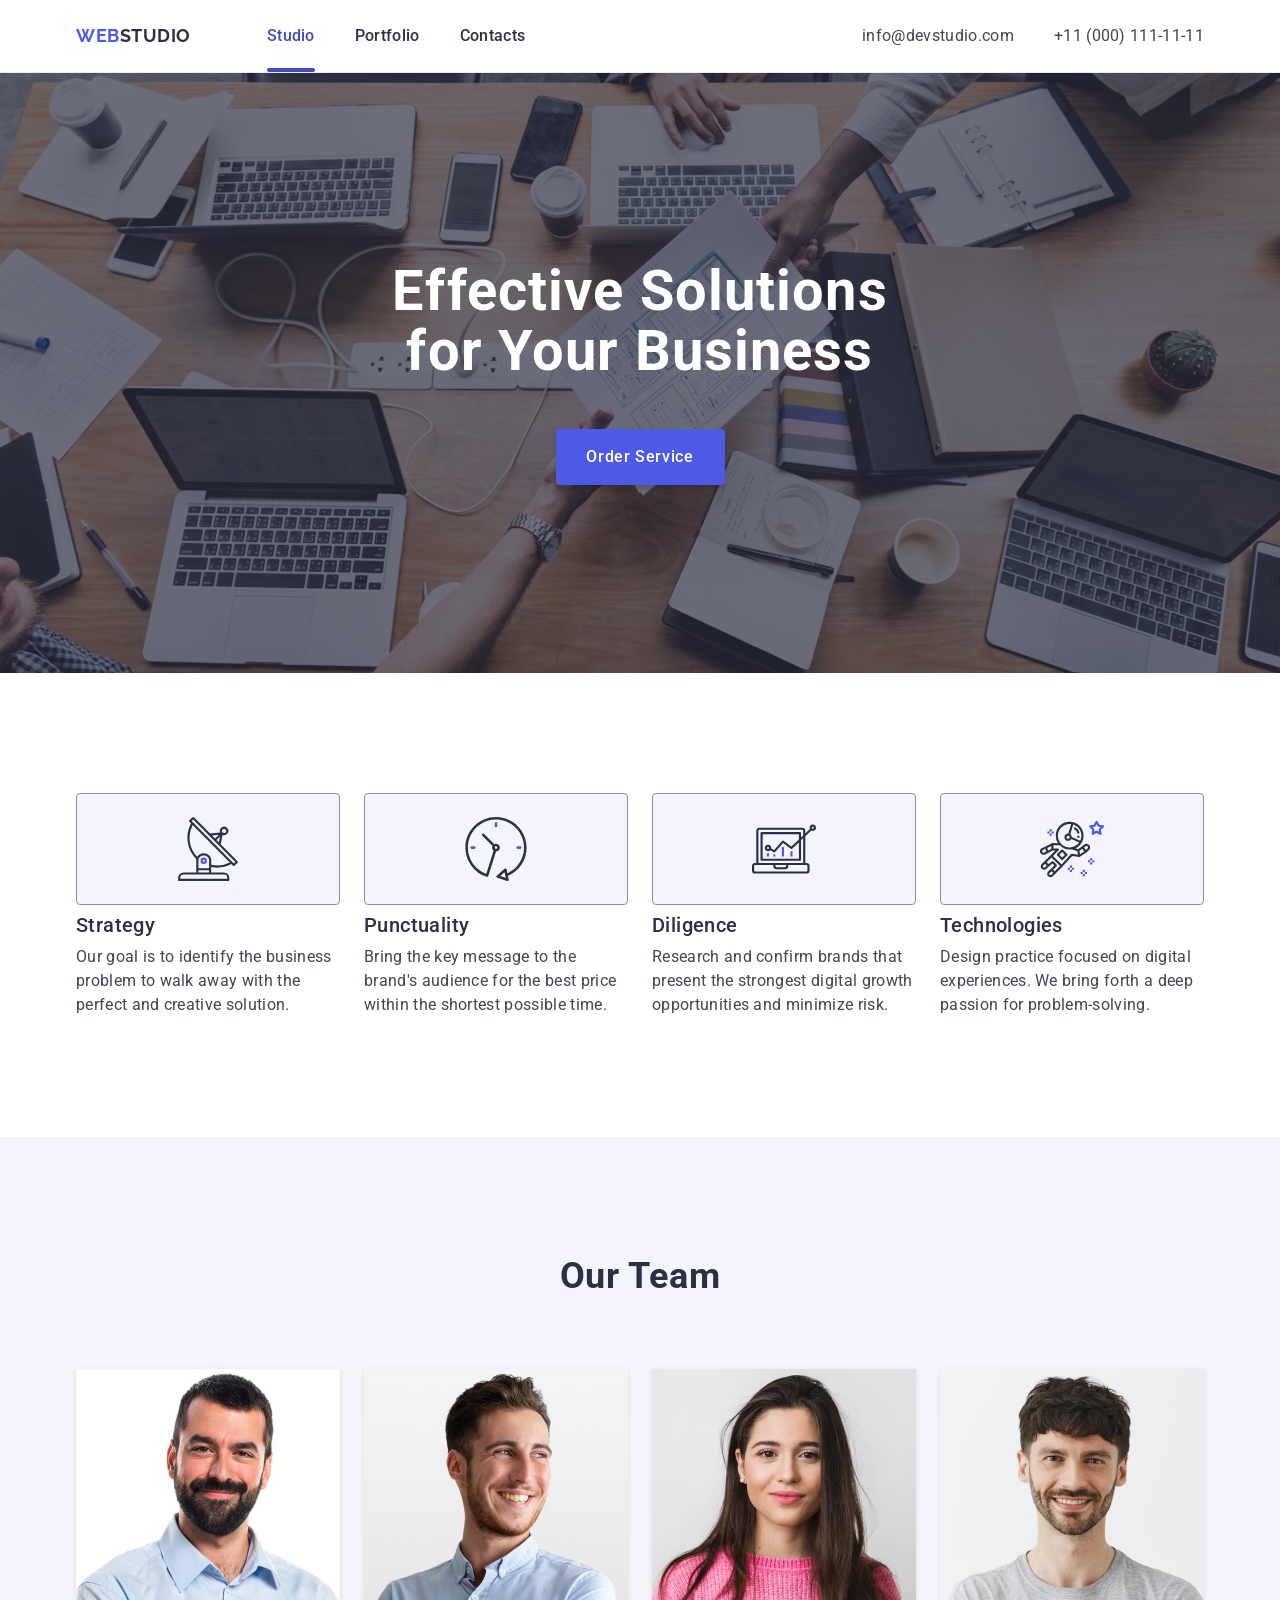
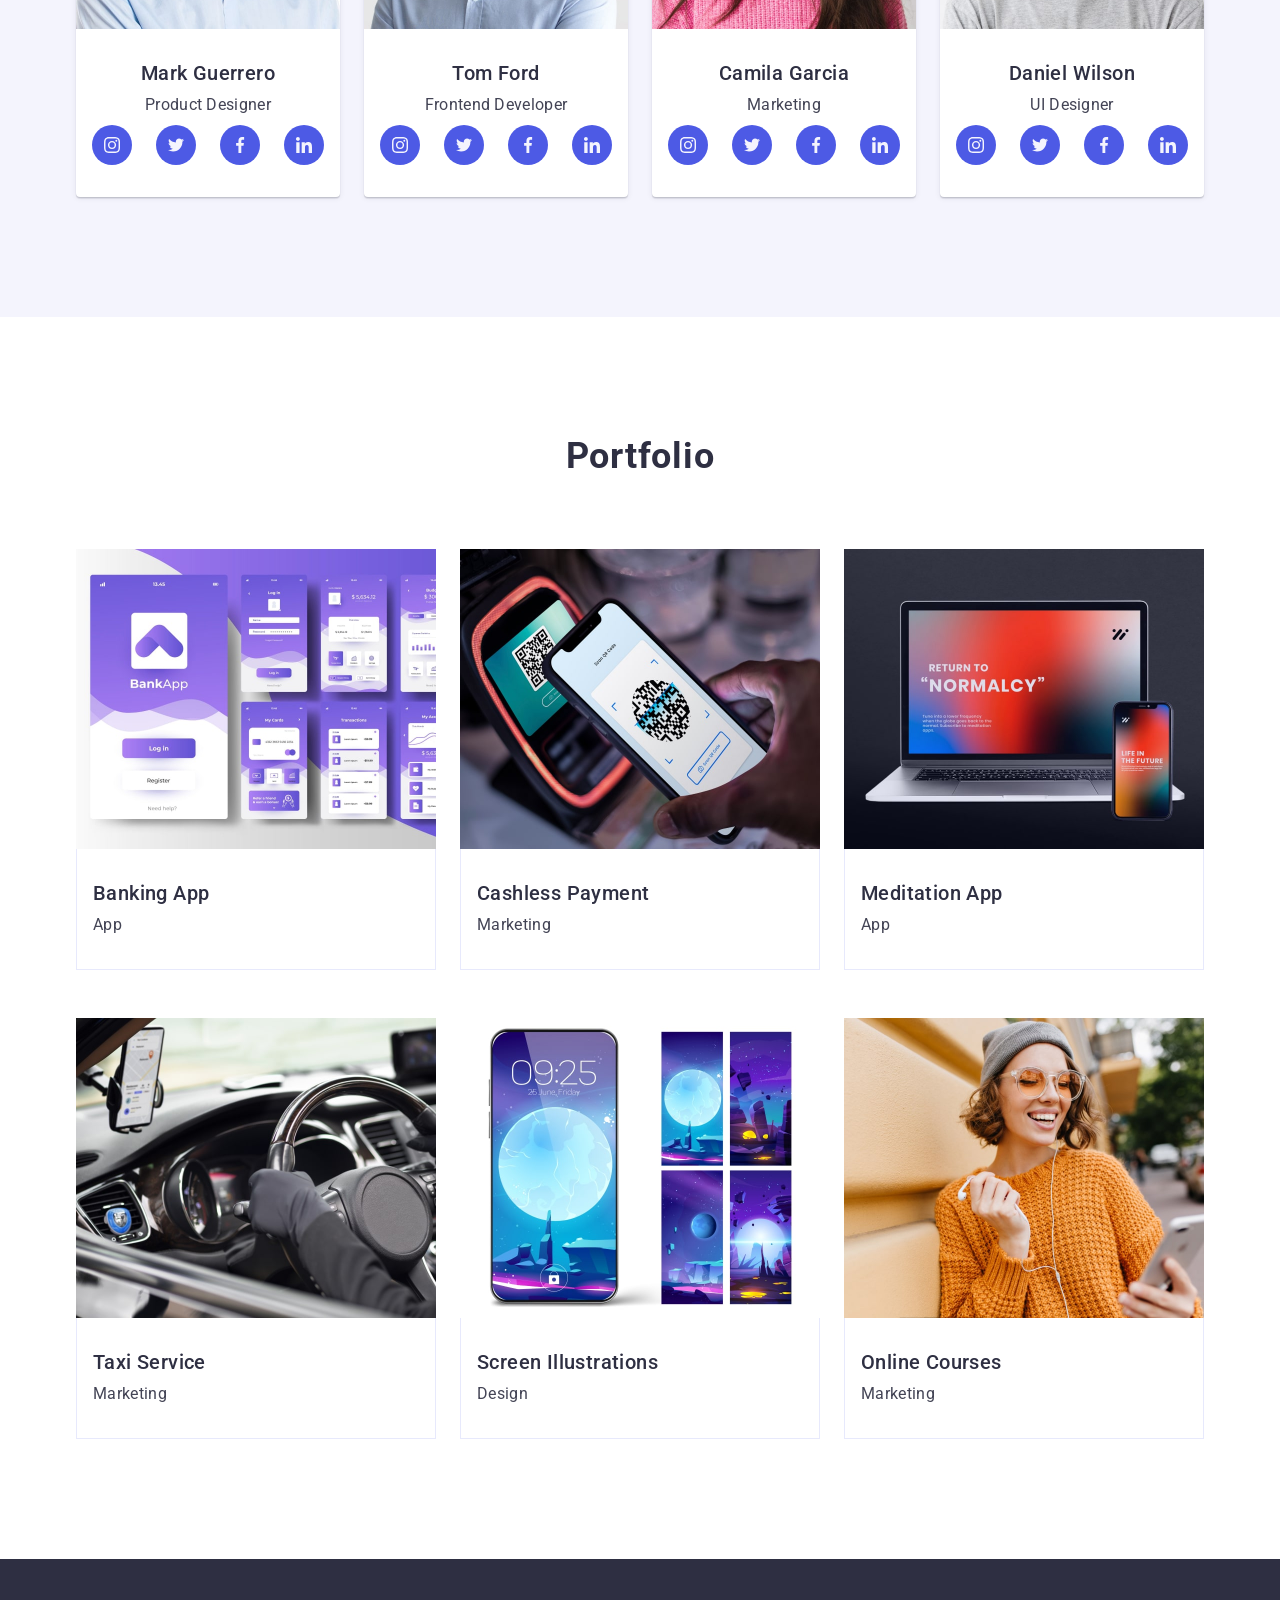
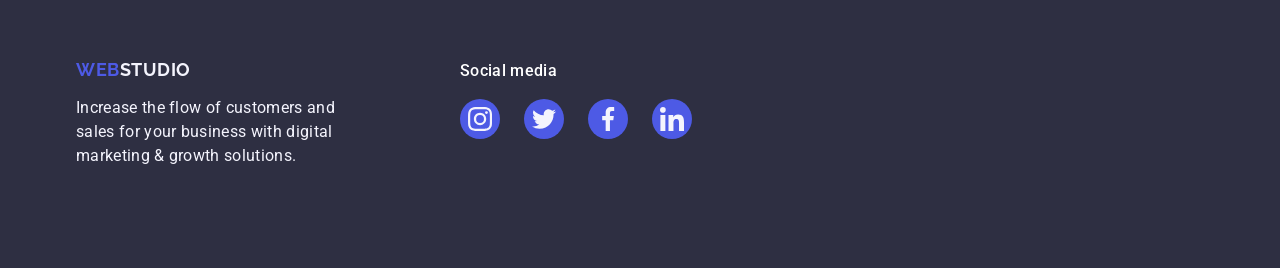
==== commit 58cf9b20: "HW-04 ver.1" ====
--- a/index.html
+++ b/index.html
@@ -29,7 +29,7 @@
           >
           <ul class="header-nav-list">
             <li class="header-menu">
-              <a class="header-menu-link" href="./index.html">Studio</a>
+              <a class="header-menu-link current" href="./index.html">Studio</a>
             </li>
             <li class="header-menu">
               <a class="header-menu-link" href="">Portfolio</a>
@@ -69,6 +69,11 @@
           <h2 class="visually-hidden">Features</h2>
           <ul class="features-list">
             <li class="features-item">
+              <div class="features-icon">
+                <svg class="icon" width="64" height="64">
+                  <use href="./images/icons.svg#icon-antenna"></use>
+                </svg>
+              </div>
               <h3 class="features-subtitle section-subtitle">Strategy</h3>
               <p class="features-text section-text">
                 Our goal is to identify the business problem to walk away with
@@ -76,6 +81,11 @@
               </p>
             </li>
             <li class="features-item">
+              <div class="features-icon">
+                <svg class="icon" width="64" height="64">
+                  <use href="./images/icons.svg#icon-clock"></use>
+                </svg>
+              </div>
               <h3 class="features-subtitle section-subtitle">Punctuality</h3>
               <p class="features-text section-text">
                 Bring the key message to the brand's audience for the best price
@@ -83,6 +93,11 @@
               </p>
             </li>
             <li class="features-item">
+              <div class="features-icon">
+                <svg class="icon" width="64" height="64">
+                  <use href="./images/icons.svg#icon-diagram"></use>
+                </svg>
+              </div>
               <h3 class="features-subtitle section-subtitle">Diligence</h3>
               <p class="features-text section-text">
                 Research and confirm brands that present the strongest digital
@@ -90,6 +105,11 @@
               </p>
             </li>
             <li class="features-item">
+              <div class="features-icon">
+                <svg class="icon" width="64" height="64">
+                  <use href="./images/icons.svg#icon-astronaut"></use>
+                </svg>
+              </div>
               <h3 class="features-subtitle section-subtitle">Technologies</h3>
               <p class="features-text section-text">
                 Design practice focused on digital experiences. We bring forth a
@@ -115,6 +135,36 @@
               <div class="team-item-card">
                 <h3 class="team-subtitle section-subtitle">Mark Guerrero</h3>
                 <p class="team-text section-text">Product Designer</p>
+                <ul class="team-sn-list">
+                  <li class="sn-item">
+                    <a href="https://www.instagram.com" class="sn-link">
+                      <svg class="sn-icon" width="40" height="40">
+                        <use href="./images/icons.svg#icon-instagram"></use>
+                      </svg>
+                    </a>
+                  </li>
+                  <li class="sn-item">
+                    <a href="https://www.twitter.com" class="sn-link">
+                      <svg class="sn-icon" width="40" height="40">
+                        <use href="./images/icons.svg#icon-twitter"></use>
+                      </svg>
+                    </a>
+                  </li>
+                  <li class="sn-item">
+                    <a href="https://www.facebook.com" class="sn-link">
+                      <svg class="sn-icon" width="40" height="40">
+                        <use href="./images/icons.svg#icon-facebook"></use>
+                      </svg>
+                    </a>
+                  </li>
+                  <li class="sn-item">
+                    <a href="https://www.linkedin.com" class="sn-link">
+                      <svg class="sn-icon" width="40" height="40">
+                        <use href="./images/icons.svg#icon-linkedin"></use>
+                      </svg>
+                    </a>
+                  </li>
+                </ul>
               </div>
             </li>
             <li class="team-item">
@@ -128,6 +178,36 @@
               <div class="team-item-card">
                 <h3 class="team-subtitle section-subtitle">Tom Ford</h3>
                 <p class="team-text section-text">Frontend Developer</p>
+                <ul class="team-sn-list">
+                  <li class="sn-item">
+                    <a href="https://www.instagram.com" class="sn-link">
+                      <svg class="sn-icon" width="40" height="40">
+                        <use href="./images/icons.svg#icon-instagram"></use>
+                      </svg>
+                    </a>
+                  </li>
+                  <li class="sn-item">
+                    <a href="https://www.twitter.com" class="sn-link">
+                      <svg class="sn-icon" width="40" height="40">
+                        <use href="./images/icons.svg#icon-twitter"></use>
+                      </svg>
+                    </a>
+                  </li>
+                  <li class="sn-item">
+                    <a href="https://www.facebook.com" class="sn-link">
+                      <svg class="sn-icon" width="40" height="40">
+                        <use href="./images/icons.svg#icon-facebook"></use>
+                      </svg>
+                    </a>
+                  </li>
+                  <li class="sn-item">
+                    <a href="https://www.linkedin.com" class="sn-link">
+                      <svg class="sn-icon" width="40" height="40">
+                        <use href="./images/icons.svg#icon-linkedin"></use>
+                      </svg>
+                    </a>
+                  </li>
+                </ul>
               </div>
             </li>
             <li class="team-item">
@@ -141,6 +221,36 @@
               <div class="team-item-card">
                 <h3 class="team-subtitle section-subtitle">Camila Garcia</h3>
                 <p class="team-text section-text">Marketing</p>
+                <ul class="team-sn-list">
+                  <li class="sn-item">
+                    <a href="https://www.instagram.com" class="sn-link">
+                      <svg class="sn-icon" width="40" height="40">
+                        <use href="./images/icons.svg#icon-instagram"></use>
+                      </svg>
+                    </a>
+                  </li>
+                  <li class="sn-item">
+                    <a href="https://www.twitter.com" class="sn-link">
+                      <svg class="sn-icon" width="40" height="40">
+                        <use href="./images/icons.svg#icon-twitter"></use>
+                      </svg>
+                    </a>
+                  </li>
+                  <li class="sn-item">
+                    <a href="https://www.facebook.com" class="sn-link">
+                      <svg class="sn-icon" width="40" height="40">
+                        <use href="./images/icons.svg#icon-facebook"></use>
+                      </svg>
+                    </a>
+                  </li>
+                  <li class="sn-item">
+                    <a href="https://www.linkedin.com" class="sn-link">
+                      <svg class="sn-icon" width="40" height="40">
+                        <use href="./images/icons.svg#icon-linkedin"></use>
+                      </svg>
+                    </a>
+                  </li>
+                </ul>
               </div>
             </li>
             <li class="team-item">
@@ -154,6 +264,36 @@
               <div class="team-item-card">
                 <h3 class="team-subtitle section-subtitle">Daniel Wilson</h3>
                 <p class="team-text section-text">UI Designer</p>
+                <ul class="team-sn-list">
+                  <li class="sn-item">
+                    <a href="https://www.instagram.com" class="sn-link">
+                      <svg class="sn-icon" width="40" height="40">
+                        <use href="./images/icons.svg#icon-instagram"></use>
+                      </svg>
+                    </a>
+                  </li>
+                  <li class="sn-item">
+                    <a href="https://www.twitter.com" class="sn-link">
+                      <svg class="sn-icon" width="40" height="40">
+                        <use href="./images/icons.svg#icon-twitter"></use>
+                      </svg>
+                    </a>
+                  </li>
+                  <li class="sn-item">
+                    <a href="https://www.facebook.com" class="sn-link">
+                      <svg class="sn-icon" width="40" height="40">
+                        <use href="./images/icons.svg#icon-facebook"></use>
+                      </svg>
+                    </a>
+                  </li>
+                  <li class="sn-item">
+                    <a href="https://www.linkedin.com" class="sn-link">
+                      <svg class="sn-icon" width="40" height="40">
+                        <use href="./images/icons.svg#icon-linkedin"></use>
+                      </svg>
+                    </a>
+                  </li>
+                </ul>
               </div>
             </li>
           </ul>
@@ -165,26 +305,32 @@
           <h2 class="portfolio-title section-title">Portfolio</h2>
           <ul class="portfolio-list">
             <li class="portfolio-item">
-              <img
-                class="portfolio-image"
-                src="./images/project-card-1.jpg"
-                alt="Banking App"
-                width="360"
-                height="300"
-              />
+              <div class="portfolio-item-wrap">
+                <img
+                  class="portfolio-image"
+                  src="./images/project-card-1.jpg"
+                  alt="Banking App"
+                  width="360"
+                  height="300"
+                />
+                <p class="portfolio-overlay">14 Stylish and User-Friendly App Design Concepts · Task Manager App · Calorie Tracker App · Exotic Fruit Ecommerce App · Cloud Storage App</p>
+              </div>
               <div class="portfolio-thumb">
                 <h3 class="portfolio-subtitle section-subtitle">Banking App</h3>
                 <p class="portfolio-text section-text">App</p>
               </div>
             </li>
             <li class="portfolio-item">
-              <img
-                class="portfolio-image"
-                src="./images/project-card-2.jpg"
-                alt="Cashless Payment"
-                width="360"
-                height="300"
-              />
+              <div class="portfolio-item-wrap">
+                <img
+                  class="portfolio-image"
+                  src="./images/project-card-2.jpg"
+                  alt="Cashless Payment"
+                  width="360"
+                  height="300"
+                />
+                <p class="portfolio-overlay">14 Stylish and User-Friendly App Design Concepts · Task Manager App · Calorie Tracker App · Exotic Fruit Ecommerce App · Cloud Storage App</p>
+              </div>
               <div class="portfolio-thumb">
                 <h3 class="portfolio-subtitle section-subtitle">
                   Cashless Payment
@@ -193,13 +339,16 @@
               </div>
             </li>
             <li class="portfolio-item">
-              <img
-                class="portfolio-image"
-                src="./images/project-card-3.jpg"
-                alt="Meditation App"
-                width="360"
-                height="300"
-              />
+              <div class="portfolio-item-wrap">
+                <img
+                  class="portfolio-image"
+                  src="./images/project-card-3.jpg"
+                  alt="Meditation App"
+                  width="360"
+                  height="300"
+                />
+                <p class="portfolio-overlay">14 Stylish and User-Friendly App Design Concepts · Task Manager App · Calorie Tracker App · Exotic Fruit Ecommerce App · Cloud Storage App</p>
+              </div>
               <div class="portfolio-thumb">
                 <h3 class="portfolio-subtitle section-subtitle">
                   Meditation App
@@ -208,13 +357,16 @@
               </div>
             </li>
             <li class="portfolio-item">
-              <img
-                class="portfolio-image"
-                src="./images/project-card-4.jpg"
-                alt="Taxi Service"
-                width="360"
-                height="300"
-              />
+              <div class="portfolio-item-wrap">
+                <img
+                  class="portfolio-image"
+                  src="./images/project-card-4.jpg"
+                  alt="Taxi Service"
+                  width="360"
+                  height="300"
+                />
+                <p class="portfolio-overlay">14 Stylish and User-Friendly App Design Concepts · Task Manager App · Calorie Tracker App · Exotic Fruit Ecommerce App · Cloud Storage App</p>
+              </div>
               <div class="portfolio-thumb">
                 <h3 class="portfolio-subtitle section-subtitle">
                   Taxi Service
@@ -223,6 +375,7 @@
               </div>
             </li>
             <li class="portfolio-item">
+              <div class="portfolio-item-wrap">
               <img
                 class="portfolio-image"
                 src="./images/project-card-5.jpg"
@@ -230,6 +383,8 @@
                 width="360"
                 height="300"
               />
+<p class="portfolio-overlay">14 Stylish and User-Friendly App Design Concepts · Task Manager App · Calorie Tracker App · Exotic Fruit Ecommerce App · Cloud Storage App</p>
+            </div>
               <div class="portfolio-thumb">
                 <h3 class="portfolio-subtitle section-subtitle">
                   Screen Illustrations
@@ -238,19 +393,23 @@
               </div>
             </li>
             <li class="portfolio-item">
-              <img
-                class="portfolio-image"
-                src="./images/project-card-6.jpg"
-                alt="Online Courses"
-                width="360"
-                height="300"
-              />
-              <div class="portfolio-thumb">
+               <div class="portfolio-item-wrap">
+                  <img
+                    class="portfolio-image"
+                    src="./images/project-card-6.jpg"
+                    alt="Online Courses"
+                    width="360"
+                    height="300"
+                  />
+                  <p class="portfolio-overlay">14 Stylish and User-Friendly App Design Concepts · Task Manager App · Calorie Tracker App · Exotic Fruit Ecommerce App · Cloud Storage App</p>
+               </div>
+                <div class="portfolio-thumb">
                 <h3 class="portfolio-subtitle section-subtitle">
                   Online Courses
                 </h3>
                 <p class="portfolio-text section-text">Marketing</p>
               </div>
+              
             </li>
           </ul>
         </div>
@@ -259,6 +418,7 @@
 
     <footer class="footer">
       <div class="container footer-container">
+      <div class="footer-nain-info">
         <a class="logo footer-logo" href="./index.html"
           >Web<span class="footer-logo-accent">Studio</span></a
         >
@@ -266,6 +426,40 @@
           Increase the flow of customers and sales for your business with
           digital marketing & growth solutions.
         </p>
+        </div>
+        <div class="foter-sn">
+          <P class="social-media">Social media</P>
+          <ul class="footer-sn-list">
+                    <li class="footer-sn-item">
+                      <a href="https://www.instagram.com" class="footer-sn-link">
+                        <svg class="footer-sn-icon" width="40" height="40">
+                          <use href="./images/icons.svg#icon-instagram"></use>
+                        </svg>
+                      </a>
+                    </li>
+                    <li class="footer-sn-item">
+                      <a href="https://www.twitter.com" class="footer-sn-link">
+                        <svg class="footer-sn-icon" width="40" height="40">
+                          <use href="./images/icons.svg#icon-twitter"></use>
+                        </svg>
+                      </a>
+                    </li>
+                    <li class="footer-sn-item">
+                      <a href="https://www.facebook.com" class="footer-sn-link">
+                        <svg class="footer-sn-icon" width="40" height="40">
+                          <use href="./images/icons.svg#icon-facebook"></use>
+                        </svg>
+                      </a>
+                    </li>
+                    <li class="footer-sn-item">
+                      <a href="https://www.linkedin.com" class="footer-sn-link">
+                        <svg class="footer-sn-icon" width="40" height="40">
+                          <use href="./images/icons.svg#icon-linkedin"></use>
+                        </svg>
+                      </a>
+                    </li>
+                    </ul>
+        </div>
       </div>
     </footer>
   </body>
--- a/css/styles.css
+++ b/css/styles.css
@@ -127,9 +127,11 @@
 }
 
 .header-menu {
+  /* position: relative; */
 }
 
 .header-menu-link {
+  position: relative;
   display: block;
   padding: 24px 0;
   font-weight: 500;
@@ -143,6 +145,23 @@
 .header-menu-link:focus,
 .header-menu-link:active {
   color: #404bbf;
+  transition: color 250ms cubic-bezier(0.4, 0, 0.2, 1);
+}
+
+.header-menu-link.current {
+  color:#404bbf;
+}
+
+.header-menu-link.current::after {
+  content: "";
+  position: absolute;
+  left: 0;
+  bottom: 0;
+  display: block;
+  border-radius: 2px;
+width: 48px;
+height: 4px;
+  background-color: #404bbf;
 }
 
 .header-address {
@@ -168,11 +187,15 @@
   line-height: 1.5;
   letter-spacing: 0.02em;
   color: #434455;
-}
+  transition: color 250ms cubic-bezier(0.4, 0, 0.2, 1);
+
+}
+
 .header-address-link:hover,
 .header-address-link:focus {
   color: #404bbf;
 }
+
 /* ----------   ----------  */
 
 /* ---------- HERO----------  */
@@ -182,6 +205,15 @@
   height: 600px;
   padding-top: 188px;
   padding-bottom: 188px;
+  background-image: linear-gradient(
+      to right,
+      rgba(46, 47, 66, 0.7),
+      rgba(46, 47, 66, 0.7)
+    ),
+    url(../images/people-office.jpg);
+  background-repeat: no-repeat;
+  background-size: cover;
+  background-position: center center;
 }
 
 .hero-container {
@@ -210,16 +242,17 @@
   line-height: 1.5;
   letter-spacing: 0.04em;
   color: #fff;
-  background: #4d5ae5;
+  background-color: #4d5ae5;
   border-radius: 4px;
   min-width: 169px;
   height: 56px;
   box-shadow: 0 4px 4px 0 rgba(0, 0, 0, 0.15);
+  transition: background-color 250ms cubic-bezier(0.4, 0, 0.2, 1);
 }
 
 .order-btn:hover,
 .order-btn:focus {
-  background: #404bbf;
+  background-color: #404bbf;
 }
 /* ----------   ----------  */
 
@@ -243,6 +276,18 @@
 
 .features-item {
   width: calc((100% - 3 * 24px) / 4);
+}
+
+.features-icon {
+  display: flex;
+  align-items: center;
+  justify-content: center;
+  background: #f4f4fd;
+  border: 1px solid #8e8f99;
+  border-radius: 4px;
+  width: 264px;
+  height: 112px;
+  margin-bottom: 8px;
 }
 
 .features-text {
@@ -295,6 +340,39 @@
   text-align: center;
   margin-left: auto;
   margin-right: auto;
+  margin-bottom: 8px;
+}
+
+.team-sn-list {
+  display: flex;
+  align-items: center;
+  justify-content: center;
+  gap: 24px;
+}
+.sn-item {
+  width: 40px;
+  height: 40px;
+}
+
+.sn-link {
+  width: 100%;
+  height: 100%;
+  display: flex;
+  align-items: center;
+  justify-content: center;
+  border-radius: 50%;
+  background-color: #4d5ae5;
+  transition: background-color 250ms cubic-bezier(0.4, 0, 0.2, 1);
+}
+
+.sn-link:hover {
+  background-color: #404bbf;
+}
+
+.sn-icon {
+  width: 16px;
+  height: 16px;
+  fill: #f4f4fd;
 }
 /* ----------   ----------  */
 
@@ -321,9 +399,37 @@
 
 .portfolio-item {
   width: calc((100% - 2 * 24px) / 3);
+  cursor: pointer;
+}
+
+.portfolio-item:hover .portfolio-overlay,
+.portfolio-item:focus .portfolio-overlay {
+  transform: translateY(0);
+}
+
+.portfolio-item-wrap {
+  position: relative;
+  overflow: hidden;
 }
 
 .portfolio-image {
+}
+
+.portfolio-overlay {
+  position: absolute;
+  font-weight: 400;
+  font-size: 16px;
+  line-height: 1.5;
+  letter-spacing: 0.02em;
+  color: #f4f4fd;
+  background: #4d5ae5;
+  top: 0;
+  left: 0;
+  width: 100%;
+  height: 100%;
+  padding: 40px 32px;
+  transform: translateY(100%);
+  transition: transform 250ms cubic-bezier(0.4, 0, 0.2, 1);
 }
 
 .portfolio-subtitle {
@@ -338,7 +444,16 @@
   border-left: 1px solid #e7e9fc;
   border-right: 1px solid #e7e9fc;
   padding: 32px 16px;
-}
+  transition: box-shadow 250ms cubic-bezier(0.4, 0, 0.2, 1);
+}
+
+.portfolio-item:hover .portfolio-thumb,
+.portfolio-item:focus .portfolio-thumb {
+  box-shadow: 0 2px 1px 0 rgba(46, 47, 66, 0.08),
+    0 1px 1px 0 rgba(46, 47, 66, 0.16), 0 1px 6px 0 rgba(46, 47, 66, 0.08);
+  /* background: #fff; */
+}
+
 /* ----------   ----------  */
 
 /* ---------- FOOTER----------  */
@@ -349,6 +464,9 @@
 }
 
 .footer-container {
+  display: flex;
+  flex-direction: row;
+  gap: 120px;
 }
 
 .footer-logo {
@@ -366,4 +484,45 @@
   max-width: 264px;
 }
 
+.social-media {
+  font-weight: 500;
+  font-size: 16px;
+  line-height: 1.5;
+  letter-spacing: 0.02em;
+  color: #fff;
+  margin-bottom: 16px;
+}
+
+.footer-sn-list {
+  display: flex;
+  align-items: center;
+  justify-content: center;
+  gap: 24px;
+}
+.footer-sn-item {
+  width: 40px;
+  height: 40px;
+}
+
+.footer-sn-link {
+  width: 100%;
+  height: 100%;
+  display: flex;
+  align-items: center;
+  justify-content: center;
+  border-radius: 50%;
+  background-color: #4d5ae5;
+  transition: background-color 250ms cubic-bezier(0.4, 0, 0.2, 1);
+}
+
+.footer-sn-link:hover,
+.footer-sn-link:focus {
+  background-color: #31d0aa;
+}
+
+.footer-sn-icon {
+  width: 24px;
+  height: 24px;
+  /* fill: #f4f4fd; */
+}
 /* ----------   ----------  */
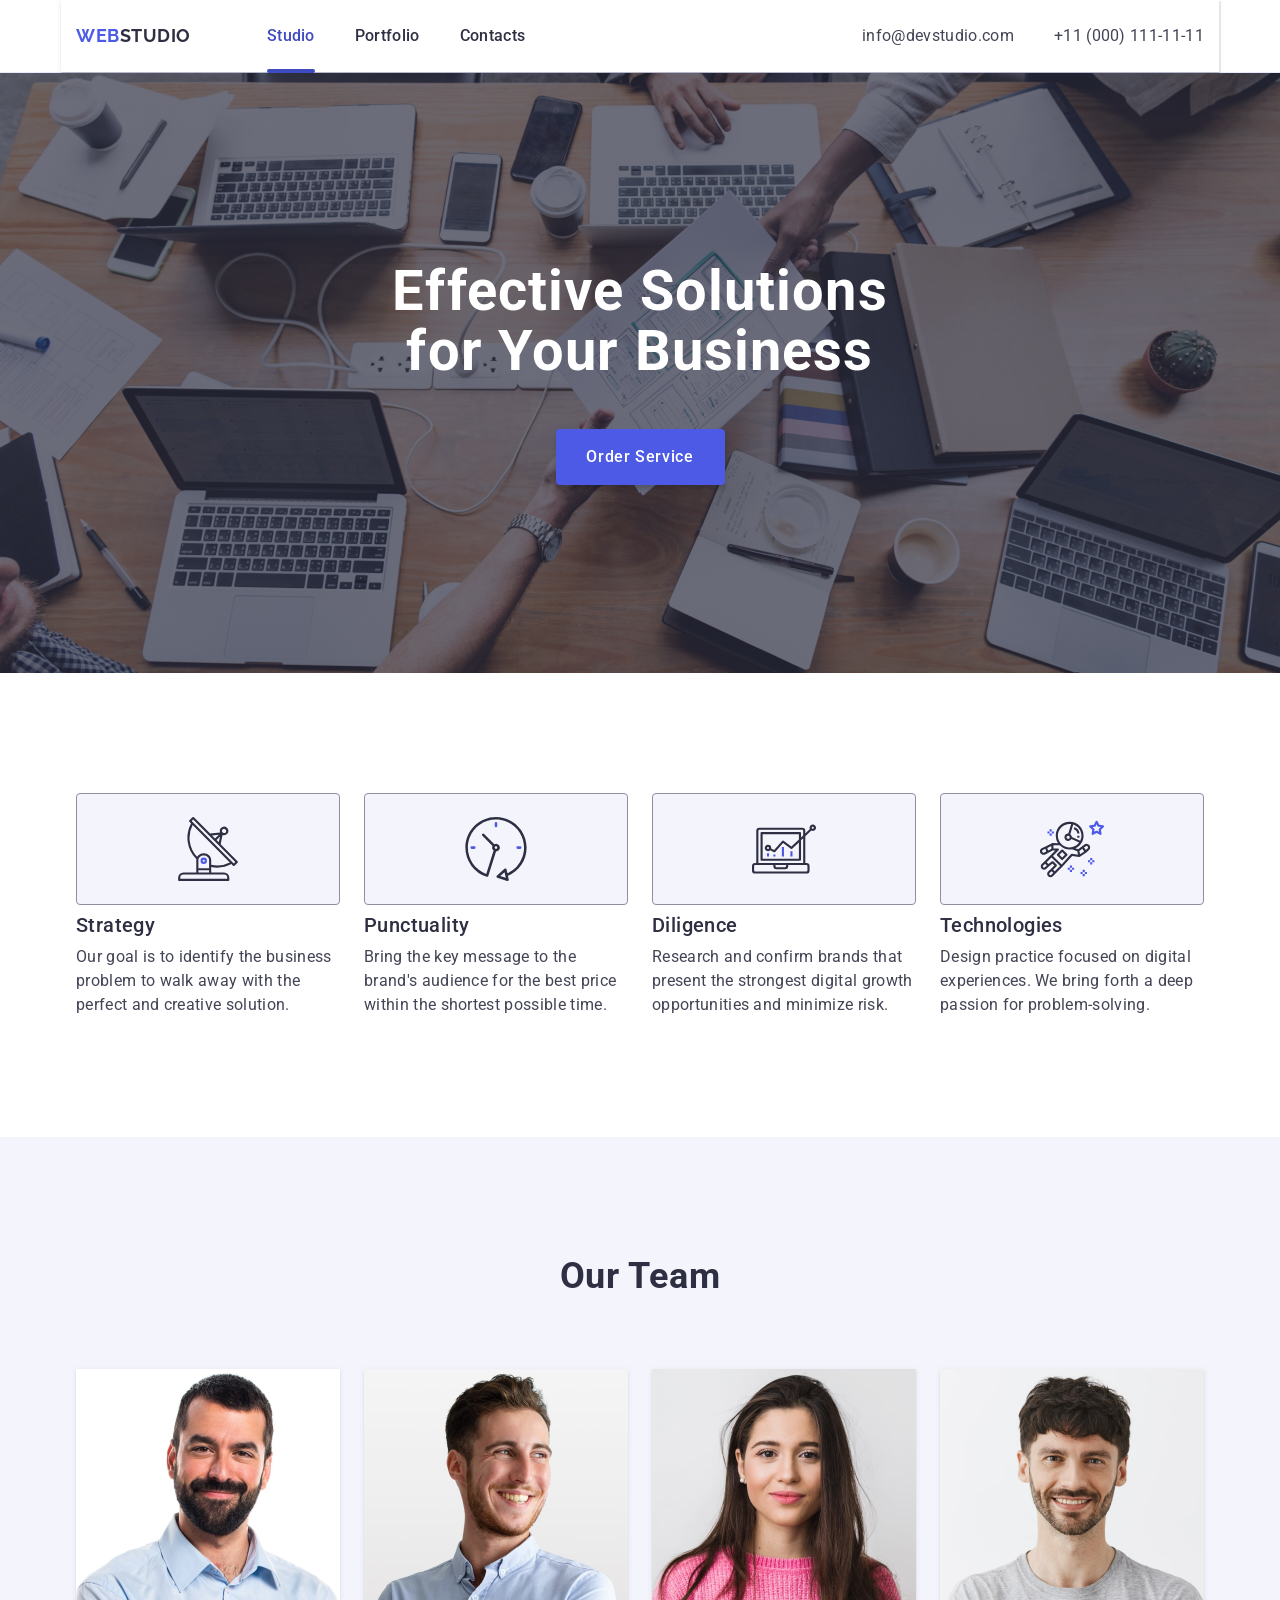
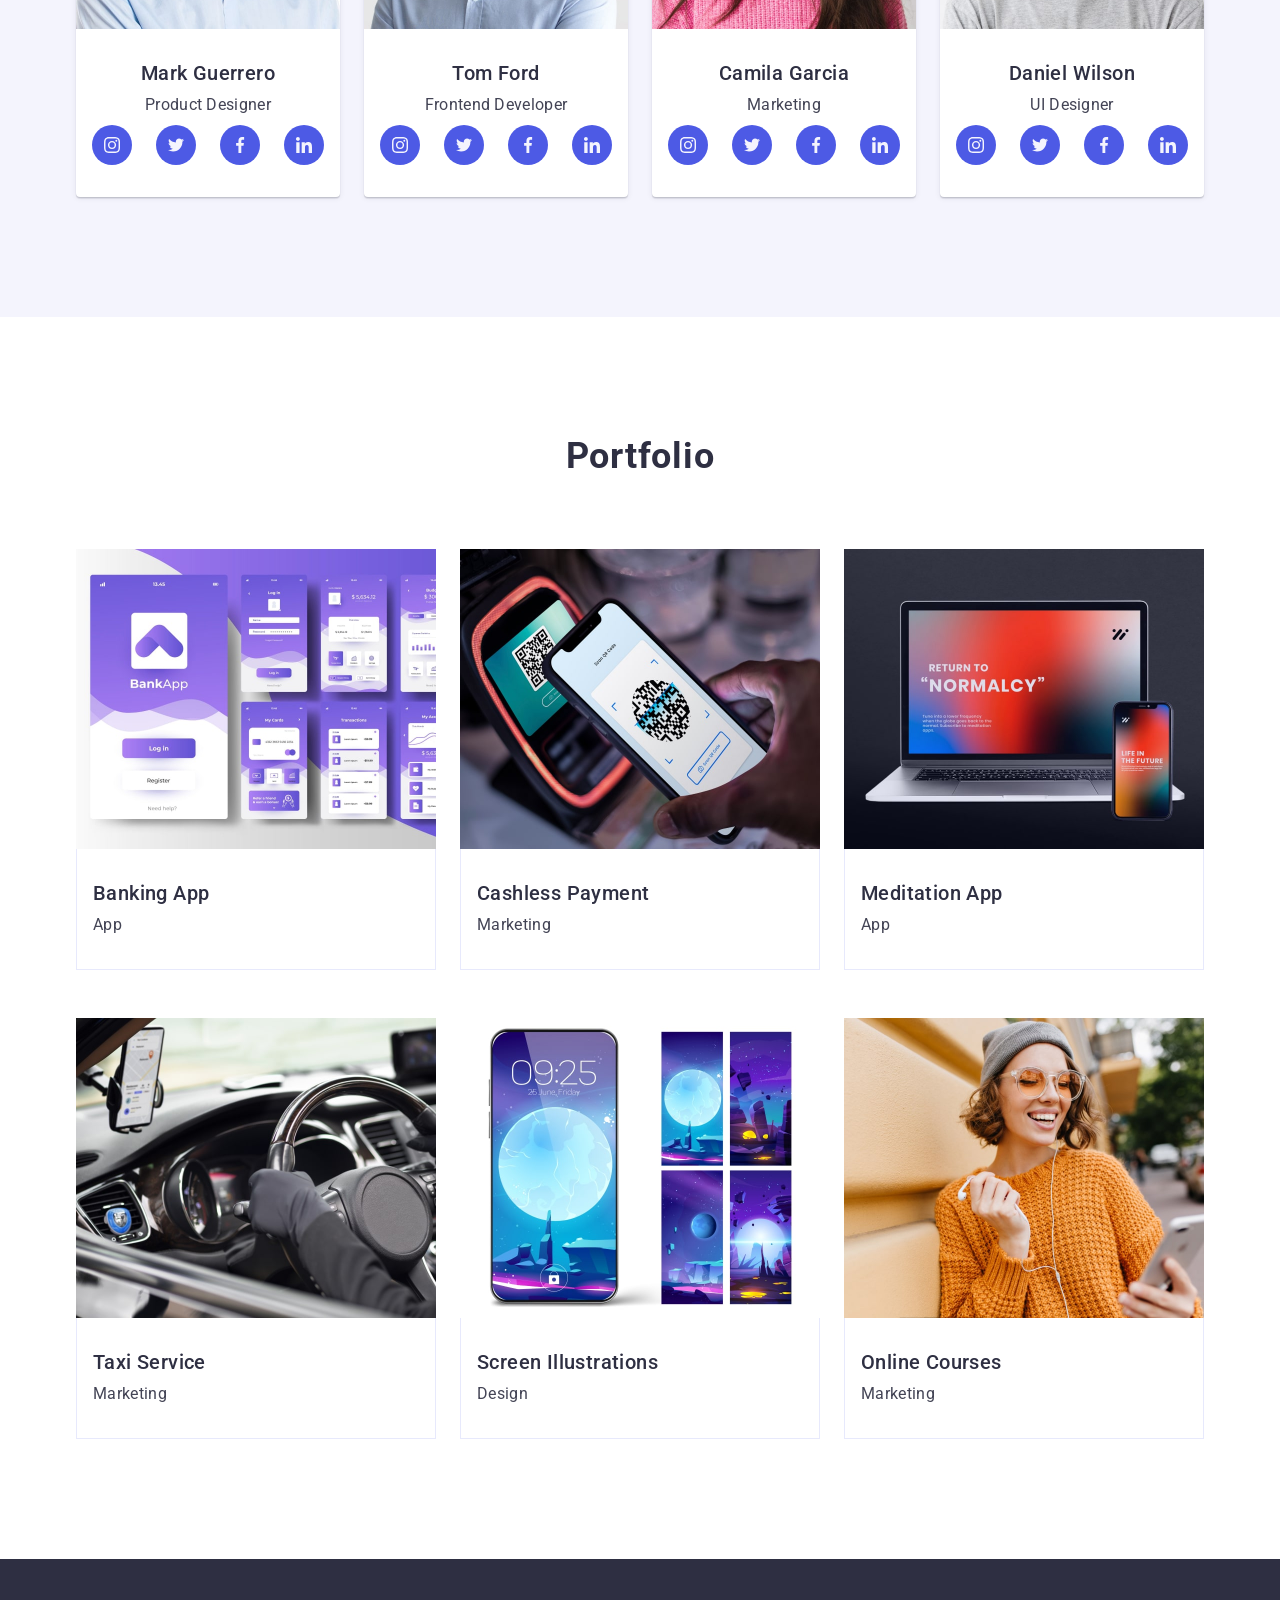
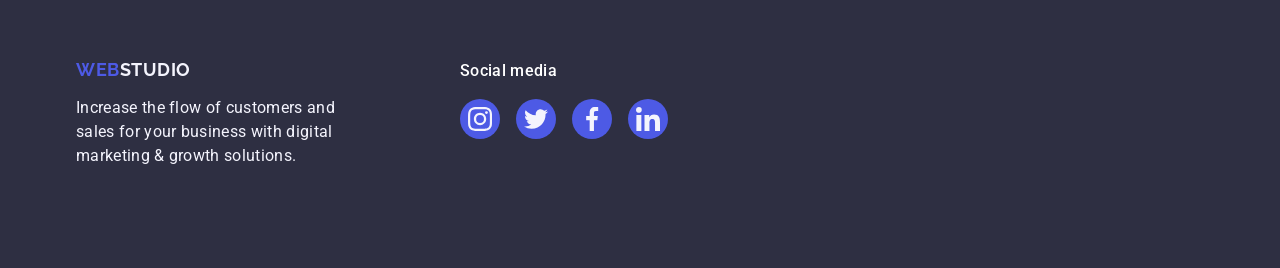
==== commit 68f3e1e0: "HW-04 ver.2" ====
--- a/index.html
+++ b/index.html
@@ -138,28 +138,28 @@
                 <ul class="team-sn-list">
                   <li class="sn-item">
                     <a href="https://www.instagram.com" class="sn-link">
-                      <svg class="sn-icon" width="40" height="40">
+                      <svg class="sn-icon" width="16" height="16">
                         <use href="./images/icons.svg#icon-instagram"></use>
                       </svg>
                     </a>
                   </li>
                   <li class="sn-item">
                     <a href="https://www.twitter.com" class="sn-link">
-                      <svg class="sn-icon" width="40" height="40">
+                      <svg class="sn-icon" width="16" height="16">
                         <use href="./images/icons.svg#icon-twitter"></use>
                       </svg>
                     </a>
                   </li>
                   <li class="sn-item">
                     <a href="https://www.facebook.com" class="sn-link">
-                      <svg class="sn-icon" width="40" height="40">
+                      <svg class="sn-icon" width="16" height="16">
                         <use href="./images/icons.svg#icon-facebook"></use>
                       </svg>
                     </a>
                   </li>
                   <li class="sn-item">
                     <a href="https://www.linkedin.com" class="sn-link">
-                      <svg class="sn-icon" width="40" height="40">
+                      <svg class="sn-icon" width="16" height="16">
                         <use href="./images/icons.svg#icon-linkedin"></use>
                       </svg>
                     </a>
@@ -181,28 +181,28 @@
                 <ul class="team-sn-list">
                   <li class="sn-item">
                     <a href="https://www.instagram.com" class="sn-link">
-                      <svg class="sn-icon" width="40" height="40">
+                      <svg class="sn-icon" width="16" height="16">
                         <use href="./images/icons.svg#icon-instagram"></use>
                       </svg>
                     </a>
                   </li>
                   <li class="sn-item">
                     <a href="https://www.twitter.com" class="sn-link">
-                      <svg class="sn-icon" width="40" height="40">
+                      <svg class="sn-icon" width="16" height="16">
                         <use href="./images/icons.svg#icon-twitter"></use>
                       </svg>
                     </a>
                   </li>
                   <li class="sn-item">
                     <a href="https://www.facebook.com" class="sn-link">
-                      <svg class="sn-icon" width="40" height="40">
+                      <svg class="sn-icon" width="16" height="16">
                         <use href="./images/icons.svg#icon-facebook"></use>
                       </svg>
                     </a>
                   </li>
                   <li class="sn-item">
                     <a href="https://www.linkedin.com" class="sn-link">
-                      <svg class="sn-icon" width="40" height="40">
+                      <svg class="sn-icon" width="16" height="16">
                         <use href="./images/icons.svg#icon-linkedin"></use>
                       </svg>
                     </a>
@@ -224,28 +224,28 @@
                 <ul class="team-sn-list">
                   <li class="sn-item">
                     <a href="https://www.instagram.com" class="sn-link">
-                      <svg class="sn-icon" width="40" height="40">
+                      <svg class="sn-icon" width="16" height="16">
                         <use href="./images/icons.svg#icon-instagram"></use>
                       </svg>
                     </a>
                   </li>
                   <li class="sn-item">
                     <a href="https://www.twitter.com" class="sn-link">
-                      <svg class="sn-icon" width="40" height="40">
+                      <svg class="sn-icon" width="16" height="16">
                         <use href="./images/icons.svg#icon-twitter"></use>
                       </svg>
                     </a>
                   </li>
                   <li class="sn-item">
                     <a href="https://www.facebook.com" class="sn-link">
-                      <svg class="sn-icon" width="40" height="40">
+                      <svg class="sn-icon" width="16" height="16">
                         <use href="./images/icons.svg#icon-facebook"></use>
                       </svg>
                     </a>
                   </li>
                   <li class="sn-item">
                     <a href="https://www.linkedin.com" class="sn-link">
-                      <svg class="sn-icon" width="40" height="40">
+                      <svg class="sn-icon" width="16" height="16">
                         <use href="./images/icons.svg#icon-linkedin"></use>
                       </svg>
                     </a>
@@ -267,28 +267,28 @@
                 <ul class="team-sn-list">
                   <li class="sn-item">
                     <a href="https://www.instagram.com" class="sn-link">
-                      <svg class="sn-icon" width="40" height="40">
+                      <svg class="sn-icon" width="16" height="16">
                         <use href="./images/icons.svg#icon-instagram"></use>
                       </svg>
                     </a>
                   </li>
                   <li class="sn-item">
                     <a href="https://www.twitter.com" class="sn-link">
-                      <svg class="sn-icon" width="40" height="40">
+                      <svg class="sn-icon" width="16" height="16">
                         <use href="./images/icons.svg#icon-twitter"></use>
                       </svg>
                     </a>
                   </li>
                   <li class="sn-item">
                     <a href="https://www.facebook.com" class="sn-link">
-                      <svg class="sn-icon" width="40" height="40">
+                      <svg class="sn-icon" width="16" height="16">
                         <use href="./images/icons.svg#icon-facebook"></use>
                       </svg>
                     </a>
                   </li>
                   <li class="sn-item">
                     <a href="https://www.linkedin.com" class="sn-link">
-                      <svg class="sn-icon" width="40" height="40">
+                      <svg class="sn-icon" width="16" height="16">
                         <use href="./images/icons.svg#icon-linkedin"></use>
                       </svg>
                     </a>
@@ -383,7 +383,7 @@
                 width="360"
                 height="300"
               />
-<p class="portfolio-overlay">14 Stylish and User-Friendly App Design Concepts · Task Manager App · Calorie Tracker App · Exotic Fruit Ecommerce App · Cloud Storage App</p>
+              <p class="portfolio-overlay">14 Stylish and User-Friendly App Design Concepts · Task Manager App · Calorie Tracker App · Exotic Fruit Ecommerce App · Cloud Storage App</p>
             </div>
               <div class="portfolio-thumb">
                 <h3 class="portfolio-subtitle section-subtitle">
@@ -418,7 +418,7 @@
 
     <footer class="footer">
       <div class="container footer-container">
-      <div class="footer-nain-info">
+      <div class="footer-main-info">
         <a class="logo footer-logo" href="./index.html"
           >Web<span class="footer-logo-accent">Studio</span></a
         >
@@ -432,28 +432,28 @@
           <ul class="footer-sn-list">
                     <li class="footer-sn-item">
                       <a href="https://www.instagram.com" class="footer-sn-link">
-                        <svg class="footer-sn-icon" width="40" height="40">
+                        <svg class="footer-sn-icon" width="24" height="24">
                           <use href="./images/icons.svg#icon-instagram"></use>
                         </svg>
                       </a>
                     </li>
                     <li class="footer-sn-item">
                       <a href="https://www.twitter.com" class="footer-sn-link">
-                        <svg class="footer-sn-icon" width="40" height="40">
+                        <svg class="footer-sn-icon" width="24" height="24">
                           <use href="./images/icons.svg#icon-twitter"></use>
                         </svg>
                       </a>
                     </li>
                     <li class="footer-sn-item">
                       <a href="https://www.facebook.com" class="footer-sn-link">
-                        <svg class="footer-sn-icon" width="40" height="40">
+                        <svg class="footer-sn-icon" width="24" height="24">
                           <use href="./images/icons.svg#icon-facebook"></use>
                         </svg>
                       </a>
                     </li>
                     <li class="footer-sn-item">
                       <a href="https://www.linkedin.com" class="footer-sn-link">
-                        <svg class="footer-sn-icon" width="40" height="40">
+                        <svg class="footer-sn-icon" width="24" height="24">
                           <use href="./images/icons.svg#icon-linkedin"></use>
                         </svg>
                       </a>
--- a/css/styles.css
+++ b/css/styles.css
@@ -109,6 +109,7 @@
 .header-container {
   display: flex;
   align-items: center;
+  box-shadow:  2px 1px rgba(46, 47, 66, 0.08), 0px 1px 1px rgba(46, 47, 66, 0.16), 0px 1px 6px rgba(46, 47, 66, 0.08);
 }
 .header-logo {
   margin-right: 76px;
@@ -156,7 +157,7 @@
   content: "";
   position: absolute;
   left: 0;
-  bottom: 0;
+  bottom: -1px;
   display: block;
   border-radius: 2px;
 width: 48px;
@@ -200,13 +201,13 @@
 
 /* ---------- HERO----------  */
 .hero {
+  max-width: 1440px;
   background: #2e2f42;
   display: block;
   height: 600px;
   padding-top: 188px;
   padding-bottom: 188px;
   background-image: linear-gradient(
-      to right,
       rgba(46, 47, 66, 0.7),
       rgba(46, 47, 66, 0.7)
     ),
@@ -365,13 +366,12 @@
   transition: background-color 250ms cubic-bezier(0.4, 0, 0.2, 1);
 }
 
-.sn-link:hover {
+.sn-link:hover,
+.sn-link:focus {
   background-color: #404bbf;
 }
 
 .sn-icon {
-  width: 16px;
-  height: 16px;
   fill: #f4f4fd;
 }
 /* ----------   ----------  */
@@ -449,9 +449,7 @@
 
 .portfolio-item:hover .portfolio-thumb,
 .portfolio-item:focus .portfolio-thumb {
-  box-shadow: 0 2px 1px 0 rgba(46, 47, 66, 0.08),
-    0 1px 1px 0 rgba(46, 47, 66, 0.16), 0 1px 6px 0 rgba(46, 47, 66, 0.08);
-  /* background: #fff; */
+  box-shadow: 0px 1px 6px rgba(46, 47, 66, 0.08), 0px 1px 1px rgba(46, 47, 66, 0.16), 0px 2px 1px rgba(46, 47, 66, 0.08);  
 }
 
 /* ----------   ----------  */
@@ -465,8 +463,12 @@
 
 .footer-container {
   display: flex;
-  flex-direction: row;
-  gap: 120px;
+  flex-direction: base-line;
+  /* gap: 120px; */
+}
+
+.footer-main-info {
+  margin-right: 120px;
 }
 
 .footer-logo {
@@ -497,7 +499,7 @@
   display: flex;
   align-items: center;
   justify-content: center;
-  gap: 24px;
+  gap: 16px;
 }
 .footer-sn-item {
   width: 40px;
@@ -521,8 +523,6 @@
 }
 
 .footer-sn-icon {
-  width: 24px;
-  height: 24px;
-  /* fill: #f4f4fd; */
+  fill: #f4f4fd;
 }
 /* ----------   ----------  */
